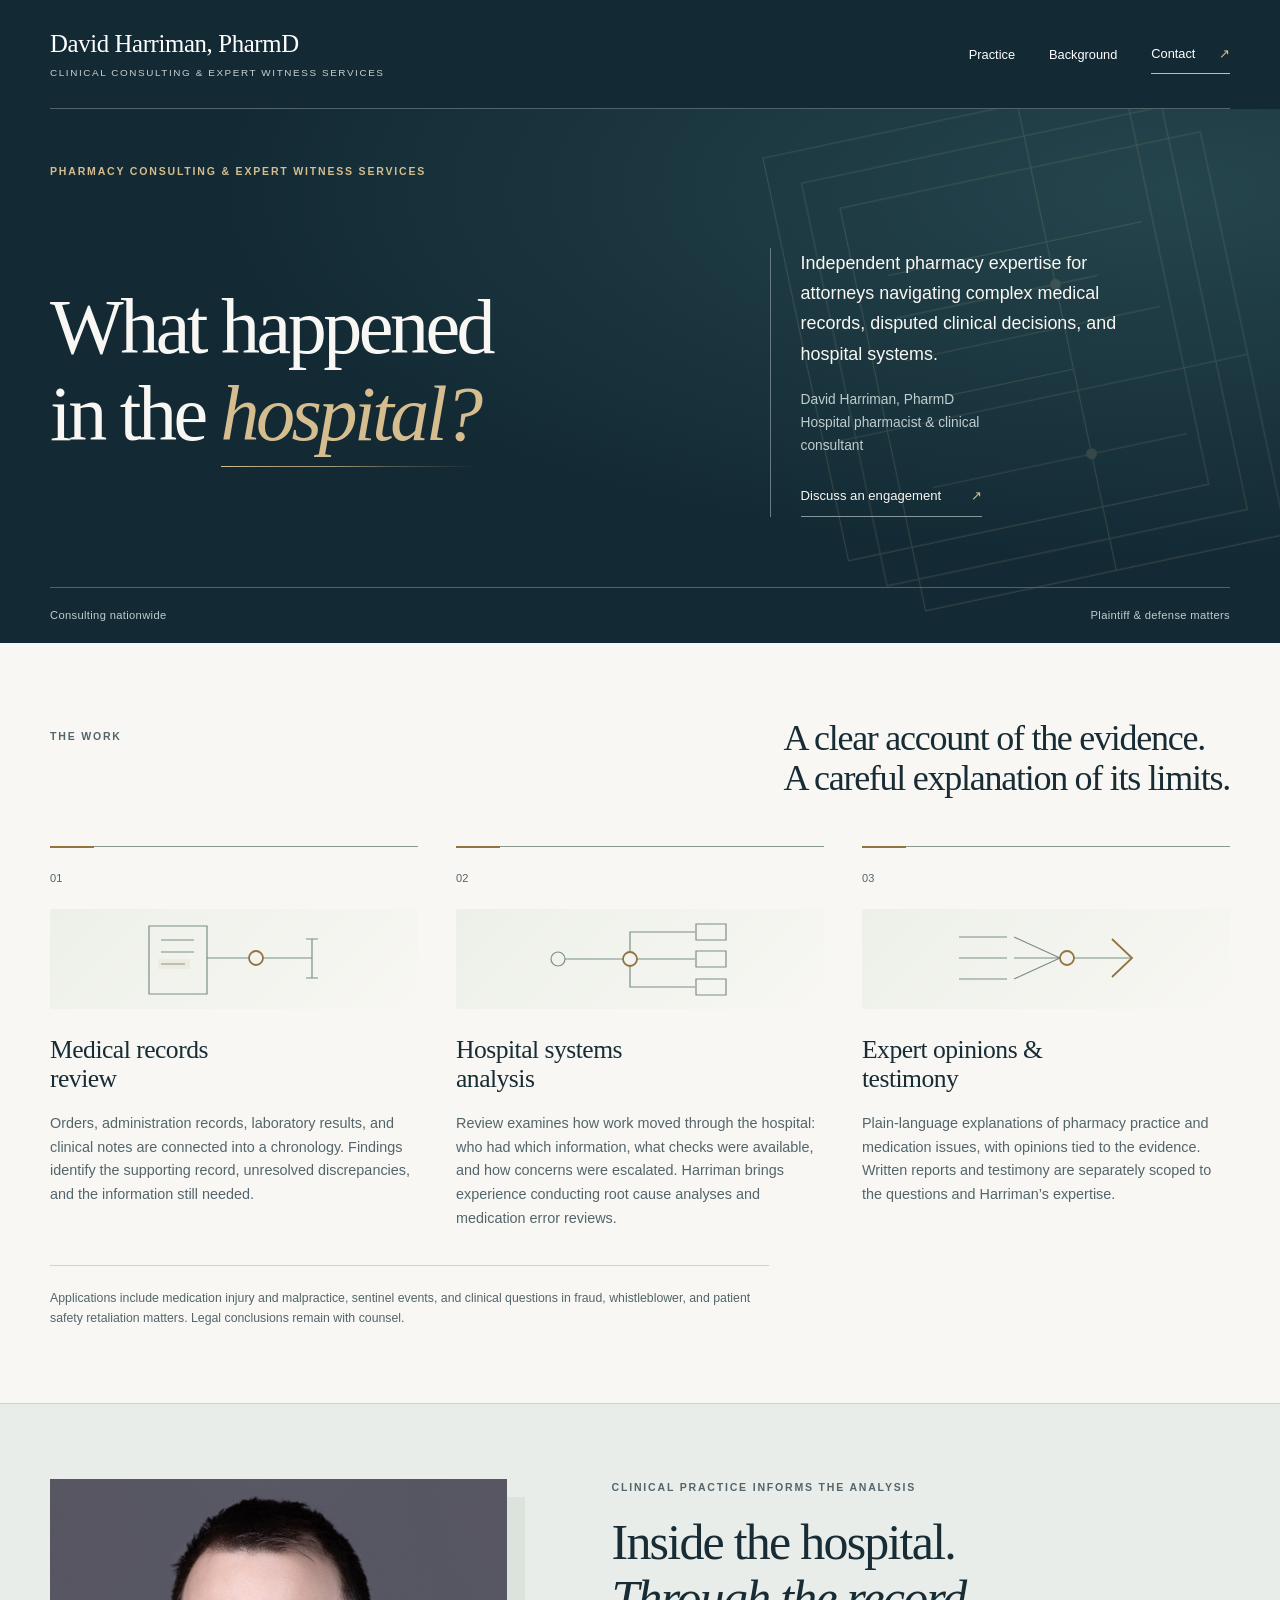
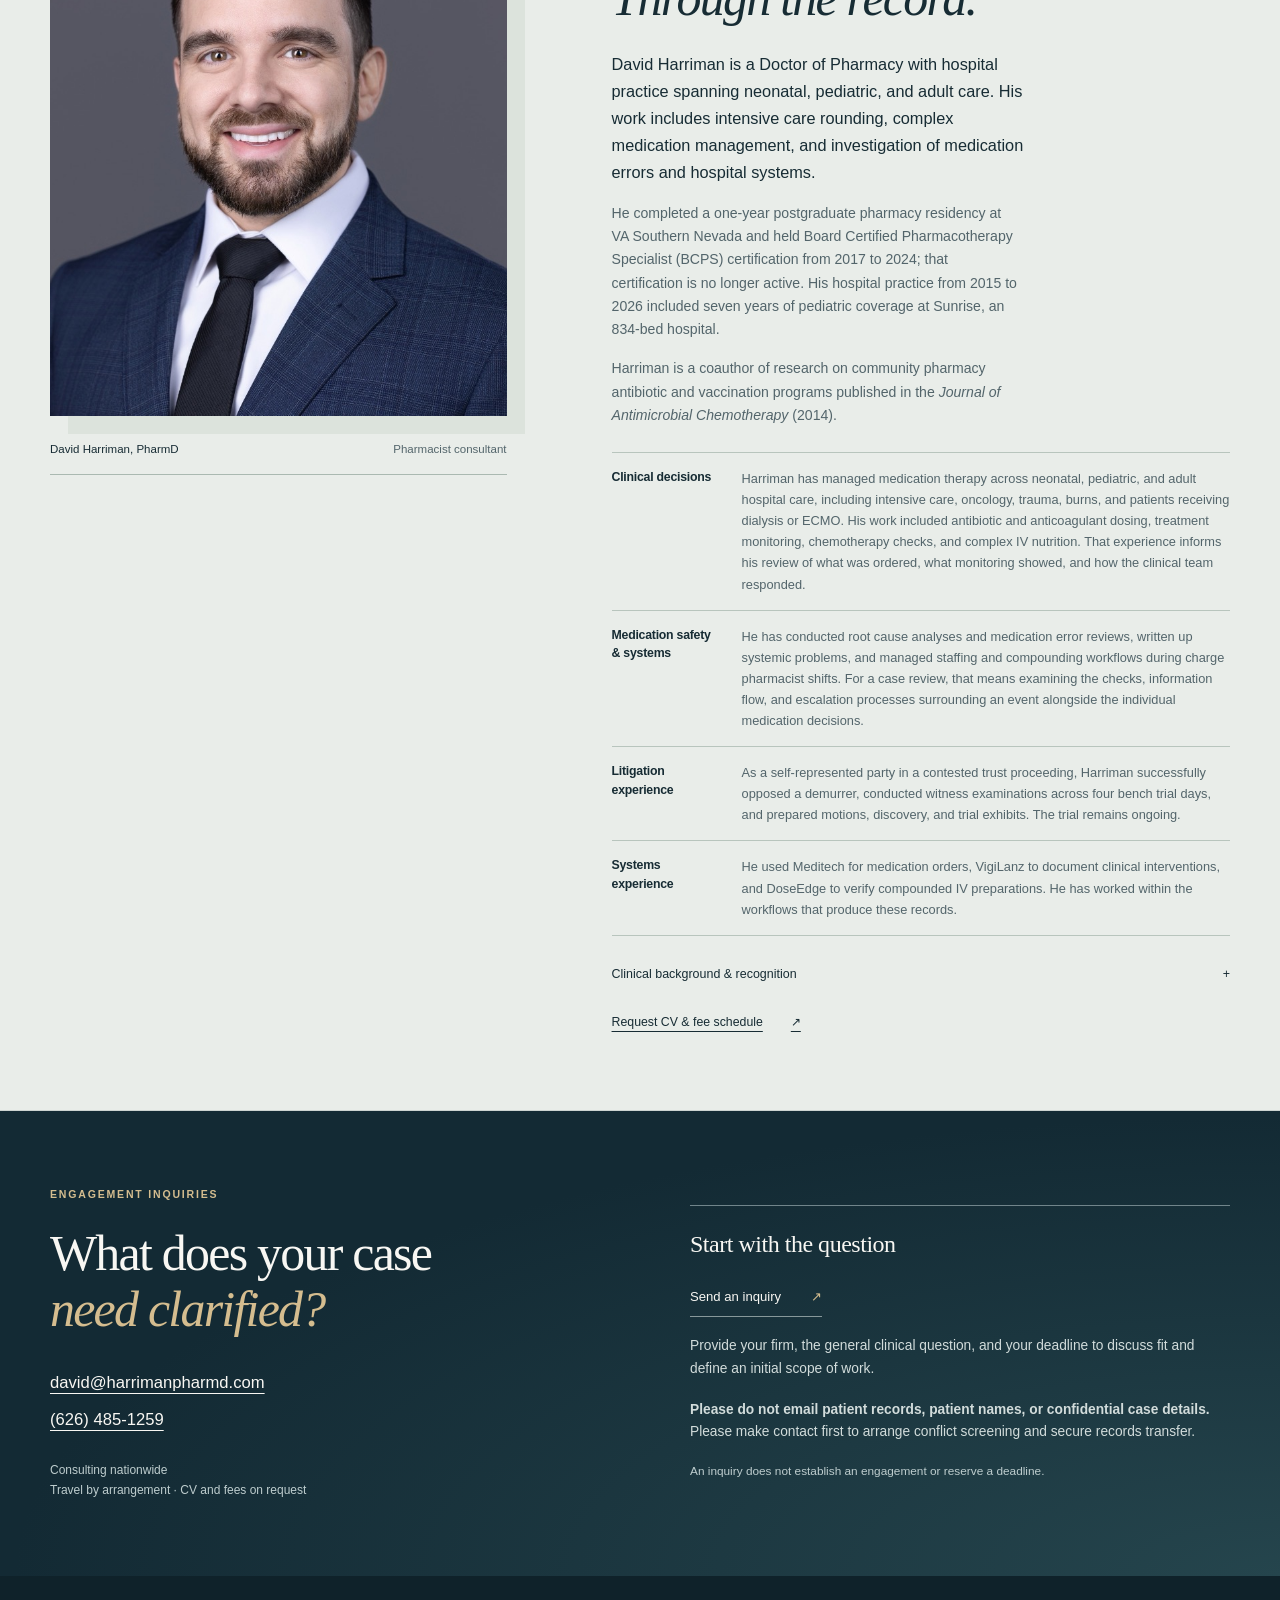
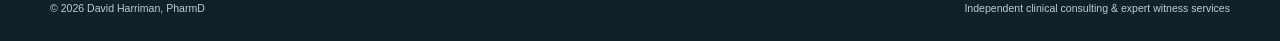
==== index.html @ 253ca6e4 "Restore early underline entrance with subtle drifting highlight" ====
<!DOCTYPE html>
<html lang="en">
<head>
<meta charset="utf-8">
<meta name="viewport" content="width=device-width, initial-scale=1">
<title>David Harriman, PharmD | Medical Records & Hospital Systems Analysis</title>
<meta name="description" content="Independent pharmacist consulting and expert witness services for attorneys. Medical records analysis, hospital systems review, medication safety, malpractice, and clinical support for fraud and whistleblower matters.">
<meta name="theme-color" content="#132e39">
<link rel="canonical" href="https://harrimanpharmd.com/">
<style>
:root{--ink:#172c34;--muted:#53656b;--paper:#f8f7f3;--navy:#132a34;--line:#ccd3d0;--gold:#d5bd8f}*{box-sizing:border-box}html{scroll-padding-top:25px}body{margin:0;background:var(--paper);color:var(--ink);font:16px/1.65 -apple-system,BlinkMacSystemFont,"Segoe UI",Arial,sans-serif}h1,h2,h3,p{margin:0}h1,h2,h3{font-family:Georgia,"Times New Roman",serif;font-weight:400;line-height:1.12}h1{font-size:clamp(3.4rem,6.2vw,5.8rem);letter-spacing:-.045em}h2{font-size:clamp(2.2rem,3.9vw,3.6rem);letter-spacing:-.035em}h3{font-size:1.6rem;letter-spacing:-.02em}em{font-weight:400}a{color:inherit;text-underline-offset:5px}a:hover{text-decoration-thickness:2px}a:focus-visible,summary:focus-visible,main:focus-visible{outline:3px solid #9b773d;outline-offset:5px}.hero a:focus-visible,.contact a:focus-visible{outline-color:var(--gold)}.wrap{width:min(1180px,100% - 96px);margin:auto}.skip{position:absolute;top:-100px;left:20px;z-index:5;background:white;padding:12px}.skip:focus{top:12px}.top{background:var(--navy);color:#fff}.top .wrap{display:flex;justify-content:space-between;align-items:center;padding-block:28px;border-bottom:1px solid #50626a;gap:30px}.brand{text-decoration:none;line-height:1.3}.brand strong{display:block;font-family:Georgia,serif;font-size:1.55rem;font-weight:400;letter-spacing:-.015em}.brand strong .degree{display:inline;font:inherit;letter-spacing:inherit;text-transform:none;color:inherit}.brand span{display:block;font-size:.62rem;letter-spacing:.16em;text-transform:uppercase;color:#c6d0d0;margin-top:7px}nav{display:flex;align-items:center;gap:34px}nav a{font-size:.8rem;text-decoration:none;padding:9px 0}nav a:hover{text-decoration:underline}.nav-contact{border-bottom:1px solid var(--gold)}.nav-contact span{margin-left:20px;color:var(--gold)}.hero{background:var(--navy);color:#f8f7f3;padding-top:54px}.eyebrow{font-size:.66rem;text-transform:uppercase;letter-spacing:.17em;font-weight:600;color:var(--muted);margin-bottom:23px}.hero .eyebrow{color:var(--gold)}.hero-grid{display:grid;grid-template-columns:1.4fr 1fr;gap:75px;align-items:center;padding:20px 0 70px}.hero h1 em{color:var(--gold)}.hero-aside{border-left:1px solid #687b82;padding-left:30px;margin-top:24px}.lead{font-size:1.12rem;line-height:1.7;max-width:34ch}.hero-note{color:#becdce;font-size:.86rem;margin-top:20px;max-width:30ch}.hero-link{font-size:.82rem;display:inline-flex;justify-content:space-between;gap:30px;margin-top:28px;padding-bottom:9px;border-bottom:1px solid #87989a;text-decoration:none}.hero-link span{color:var(--gold)}.hero-foot{display:flex;gap:40px;border-top:1px solid #50626a;padding-block:18px;font-size:.7rem;letter-spacing:.03em;color:#becdce}.hero-foot span:last-child{margin-left:auto}.section{padding-block:75px;border-bottom:1px solid var(--line)}.service-layout>div:first-child{display:flex;justify-content:space-between;align-items:start;gap:50px;margin-bottom:48px}.service-layout>div:first-child h2{font-size:2.5rem;max-width:22ch}.service-layout>div:first-child .eyebrow{padding-top:10px;white-space:nowrap}.service-list{list-style:none;padding:0;margin:0;display:grid;grid-template-columns:repeat(3,1fr);gap:38px}.service-list li{border-top:1px solid #879891;padding-top:22px}.index{display:block;color:var(--muted);font-size:.69rem;margin-bottom:22px}.service-list h3{max-width:15ch}.service-list p{font-size:.9rem;color:var(--muted);margin-top:18px}.matter-line{font-size:.77rem;color:var(--muted);border-top:1px solid var(--line);padding-top:22px;margin-top:34px;max-width:105ch}.background{background:#e9ede9}.principal-grid{display:grid;grid-template-columns:.86fr 1.14fr;gap:95px;align-items:center}.principal-photo{margin:0}.portrait-frame{width:100%;aspect-ratio:4/4.7;overflow:hidden}.portrait{display:block;width:100%;height:100%;object-fit:cover;object-position:37% 50%}.principal-photo figcaption{display:flex;justify-content:space-between;gap:20px;font-size:.72rem;border-bottom:1px solid #aab9b1;padding:15px 0}.principal-photo figcaption span{color:var(--muted)}.principal-copy .eyebrow{margin-bottom:18px}.bio-intro{margin-top:25px;font-size:1.03rem;max-width:46ch}.bio-body{margin-top:16px;font-size:.88rem;color:var(--muted);max-width:52ch}.expertise-lines{margin-top:25px;border-top:1px solid #b8c5bd}.expertise-lines p{padding:10px 0;border-bottom:1px solid #b8c5bd;font-size:.8rem}.bio-detail{margin-top:20px}.bio-detail summary{display:flex;justify-content:space-between;gap:15px;cursor:pointer;font-size:.78rem;padding-block:8px;list-style:none}.bio-detail summary::-webkit-details-marker{display:none}.bio-detail[open] summary span{transform:rotate(45deg)}.bio-details p{font-size:.82rem;margin-top:14px;color:var(--muted)}.cv-link{display:inline-flex;gap:28px;font-size:.77rem;margin-top:20px}.contact{background:var(--navy);color:var(--paper);border:0}.contact-grid{display:grid;grid-template-columns:1fr 1fr;gap:100px}.contact .eyebrow{color:var(--gold)}.contact h2{font-size:3.8rem}.contact h2 em{color:var(--gold)}.contact-address{margin-top:26px;font-size:1.04rem;overflow-wrap:anywhere}.contact-address a{display:inline-block;padding-block:5px}.small{font-size:.75rem;color:#becdce;margin-top:22px}.inquiry{border-top:1px solid #71858b;padding-top:25px;align-self:center}.inquiry h3{font-size:1.5rem}.inquiry p{color:#d2dcdb;font-size:.86rem;margin-top:18px}.inquiry .small{font-size:.74rem;color:#becdce}footer{background:#0f222a;color:#becdce}.footer-grid{display:flex;justify-content:space-between;gap:20px;padding-block:24px;font-size:.66rem}
@media(max-width:950px){.wrap{width:calc(100% - 56px)}.hero-grid{gap:35px;grid-template-columns:1.4fr 1fr}.hero-aside{padding-left:22px}.lead{font-size:1rem}.principal-grid{gap:45px}.service-list{gap:25px}.contact-grid{gap:45px}.section{padding-block:55px}}
@media(max-width:650px){.wrap{width:calc(100% - 40px)}.top .wrap{flex-direction:column;align-items:flex-start;padding-block:21px;gap:18px}.brand strong{font-size:1.3rem}.brand span{font-size:.55rem}nav{width:100%;justify-content:space-between;gap:20px}nav a{font-size:.76rem}.nav-contact span{margin-left:12px}.hero{padding-top:33px}.hero .eyebrow{font-size:.59rem;max-width:34ch}.hero-grid{grid-template-columns:1fr;gap:30px;padding-bottom:35px}h1{font-size:clamp(2.9rem,10.9vw,4.3rem)}.hero-aside{border-left:0;border-top:1px solid #687b82;padding:23px 0 0;margin:0}.lead{max-width:40ch}.hero-note{max-width:40ch;margin-top:12px}.hero-link{margin-top:20px}.hero-foot{flex-wrap:wrap;gap:7px 20px;font-size:.65rem}.hero-foot span:last-child{margin-left:0;width:100%}.section{padding-block:42px}.service-layout>div:first-child{display:block;margin-bottom:30px}.service-layout>div:first-child h2{font-size:2.1rem}.service-layout>div:first-child .eyebrow{padding:0;margin-bottom:16px}.service-list{grid-template-columns:1fr;gap:25px}.service-list li{display:grid;grid-template-columns:25px 1fr;gap:15px;padding-top:19px}.service-list h3{max-width:none;font-size:1.5rem}.service-list p{margin-top:12px}.index{padding-top:6px;margin:0}.principal-grid{grid-template-columns:1fr;gap:32px}.principal-photo{width:min(100%,340px);margin:auto}.principal-copy h2{font-size:2.7rem}.contact-grid{grid-template-columns:1fr;gap:35px}.contact h2{font-size:3rem}.inquiry{padding-top:22px}.footer-grid{flex-direction:column;gap:7px}.matter-line{font-size:.74rem}.principal-photo figcaption{font-size:.69rem}}
@media(prefers-reduced-motion:no-preference){html{scroll-behavior:smooth}}
@media print{.top,.skip,.hero-link{display:none}.wrap{width:100%}.hero,.contact,footer{background:white;color:#172c34}.hero .eyebrow,.hero h1 em,.hero-note,.hero-foot,.contact .eyebrow,.contact h2 em,.inquiry p,.small{color:#53656b}.hero{padding:10px 0}.hero-grid,.section{padding-block:20px}.hero-grid{gap:30px}h1{font-size:3rem}.background{background:white}.principal-grid{grid-template-columns:180px 1fr;gap:30px}.service-list li{break-inside:avoid}}
.perspectives{margin-top:25px;border-top:1px solid #b8c5bd}.perspectives>div{display:grid;grid-template-columns:110px 1fr;gap:20px;padding:15px 0;border-bottom:1px solid #b8c5bd}.perspectives h3{font-family:inherit;font-weight:600;font-size:.77rem;line-height:1.5}.perspectives p{font-size:.8rem;line-height:1.65;color:var(--muted)}.principal-grid{align-items:start}.principal-copy .bio-intro{font-size:1.02rem}.contact h2{font-size:clamp(2.4rem,3.9vw,3.5rem)}.service-layout>div:first-child h2{max-width:25ch;font-size:2.25rem}.hero h1{font-size:clamp(3.4rem,6.1vw,5.6rem)}
@media(max-width:650px){.hero h1{font-size:clamp(2.7rem,10.3vw,4rem)}.hero-grid{gap:25px;padding-block:8px 34px}.perspectives>div{grid-template-columns:1fr;gap:7px}.service-layout>div:first-child h2{font-size:1.95rem}.brand strong{font-size:1.3rem}.brand>span{font-size:.53rem}}

/* Quiet visual structure; all content remains visible without JavaScript. */
.hero{position:relative;isolation:isolate;overflow:hidden;background:radial-gradient(ellipse at 92% 15%,#25454d 0,transparent 58%),var(--navy)}
.hero>.wrap{position:relative;z-index:1}.hero-art{position:absolute;right:-80px;top:-90px;width:650px;height:650px;opacity:.16;pointer-events:none;color:var(--gold);transform:rotate(-12deg)}
.hero-art path{fill:none;stroke:currentColor;stroke-width:1}.hero-art circle{fill:var(--gold)}
.hero h1 em{position:relative;display:inline-block}.hero h1 em:after{content:"";position:absolute;left:0;right:0;bottom:-9px;height:1px;background:linear-gradient(90deg,var(--gold),transparent);transform-origin:left}
.service-art{display:block;width:100%;height:100px;margin:0 0 27px;color:#7b8f88;background:linear-gradient(135deg,#edf0e9,#f8f7f3);border-radius:2px}
.service-art path,.service-art rect,.service-art circle{fill:none;stroke:currentColor;stroke-width:1.2;vector-effect:non-scaling-stroke}.service-art .accent{stroke:#937440;stroke-width:1.8}.service-art .wash{fill:#d5bd8f;fill-opacity:.14;stroke:none}
.service-list li{position:relative}.service-list li:before{content:"";position:absolute;left:0;top:-1px;width:44px;height:2px;background:#937440;transform-origin:left}
.portrait-frame{box-shadow:18px 18px 0 #dce3dc;position:relative}.principal-photo{padding-right:10px}.principal-photo figcaption{margin-top:9px}.hero-link span,.cv-link span,.nav-contact span{display:inline-block}.contact{background:radial-gradient(ellipse at 100% 100%,#25454d,transparent 70%),var(--navy)}
@media(prefers-reduced-motion:no-preference){
.hero-art{animation:arrive-art 1.8s ease-out both,float-art 20s 1.8s ease-in-out infinite}.hero h1 em:after{background-image:linear-gradient(90deg,transparent,rgba(245,225,184,.28),transparent),linear-gradient(90deg,var(--gold),transparent);background-size:45% 100%,100% 100%;background-repeat:no-repeat;background-position:35% 0,0 0;animation:draw-rule 1.3s .2s ease-out both,underline-drift 8s 1.5s ease-in-out infinite}
.hero-link span,.cv-link span,.nav-contact span{transition:transform .25s ease}.hero-link:hover span,.cv-link:hover span,.nav-contact:hover span{transform:translate(3px,-3px)}
.service-list li:before{transition:transform .35s ease}.service-list li:hover:before{transform:scaleX(2)}
@keyframes arrive-art{from{opacity:0;transform:translateX(20px) rotate(-10deg)}to{opacity:.16;transform:translateX(0) rotate(-12deg)}}
@keyframes float-art{0%,100%{transform:translate(0,0) rotate(-12deg)}33%{transform:translate(-18px,-14px) rotate(-9deg)}66%{transform:translate(8px,-24px) rotate(-14deg)}}
@keyframes underline-drift{0%,100%{background-position:35% 0,0 0}50%{background-position:65% 0,0 0}}
@keyframes draw-rule{from{transform:scaleX(0)}to{transform:scaleX(1)}}
}
@media(max-width:650px){.hero-art{width:430px;height:430px;right:-210px;top:-20px}.service-art{height:90px;margin-bottom:20px}.portrait-frame{box-shadow:10px 10px 0 #dce3dc}}
@media print{.hero-art,.service-art{display:none}.portrait-frame{box-shadow:none}.hero,.contact{background:white}}

.hero-foot span:nth-child(2){margin-left:auto}@media(max-width:650px){.hero-foot span:nth-child(2){margin-left:0}}

@media(prefers-reduced-motion:no-preference){
.hero h1{animation:headline-arrive 2.2s .1s cubic-bezier(.16,1,.3,1) both}
@keyframes headline-arrive{from{opacity:0;transform:translateY(22px)}to{opacity:1;transform:translateY(0)}}
}
</style>
</head>
<body>
<a class="skip" href="#main">Skip to content</a>
<header class="top"><div class="wrap"><a class="brand" href="#main" aria-label="David Harriman, PharmD home"><strong>David Harriman<span class="degree">, PharmD</span></strong><span>Clinical consulting &amp; expert witness services</span></a><nav aria-label="Main navigation"><a href="#matters">Practice</a><a href="#background">Background</a><a class="nav-contact" href="contact.html">Contact <span aria-hidden="true">↗</span></a></nav></div></header>
<main id="main" tabindex="-1">
<section class="hero" aria-labelledby="hero-title"><svg class="hero-art" viewBox="0 0 600 600" aria-hidden="true" focusable="false"><path d="M90 80H430V460H90Z M120 110H460V490H120Z M150 140H490V520H150Z M180 210H420 M180 250H370 M180 290H420 M180 330H330 M180 410H420 M330 80V520 M90 350H490"/><circle cx="330" cy="250" r="5"/><circle cx="330" cy="410" r="5"/></svg><div class="wrap"><p class="eyebrow">Pharmacy consulting &amp; expert witness services</p><div class="hero-grid"><h1 id="hero-title">What happened<br>in the <em>hospital?</em></h1><div class="hero-aside"><p class="lead">Independent pharmacy expertise for attorneys navigating complex medical records, disputed clinical decisions, and hospital systems.</p><p class="hero-note">David Harriman, PharmD<br>Hospital pharmacist &amp; clinical consultant</p><a class="hero-link" href="contact.html">Discuss an engagement <span aria-hidden="true">↗</span></a></div></div><div class="hero-foot"><span>Consulting nationwide</span><span>Plaintiff &amp; defense matters</span></div></div></section>
<section class="section" id="matters" aria-labelledby="matters-title"><div class="wrap service-layout"><div><p class="eyebrow">The work</p><h2 id="matters-title">A clear account of the evidence.<br>A careful explanation of its limits.</h2></div><div><ol class="service-list"><li><span class="index" aria-hidden="true">01</span><div><svg class="service-art" viewBox="0 0 290 100" aria-hidden="true" focusable="false"><rect x="60" y="17" width="58" height="68"/><path d="M72 31H105 M72 43H105 M72 55H96 M118 49H160 M174 49H223"/><circle class="accent" cx="167" cy="49" r="7"/><rect class="wash" x="69" y="50" width="32" height="10"/><path d="M223 30V69 M217 30H229 M217 69H229"/></svg><h3>Medical records review</h3><p>Orders, administration records, laboratory results, and clinical notes are connected into a chronology. Findings identify the supporting record, unresolved discrepancies, and the information still needed.</p></div></li><li><span class="index" aria-hidden="true">02</span><div><svg class="service-art" viewBox="0 0 290 100" aria-hidden="true" focusable="false"><path d="M70 50H128 M142 50H200 M135 43V23H200 M135 57V78H200"/><circle cx="63" cy="50" r="7"/><circle class="accent" cx="135" cy="50" r="7"/><rect x="201" y="15" width="30" height="16"/><rect x="201" y="42" width="30" height="16"/><rect x="201" y="70" width="30" height="16"/></svg><h3>Hospital systems analysis</h3><p>Review examines how work moved through the hospital: who had which information, what checks were available, and how concerns were escalated. Harriman brings experience conducting root cause analyses and medication error reviews.</p></div></li><li><span class="index" aria-hidden="true">03</span><div><svg class="service-art" viewBox="0 0 290 100" aria-hidden="true" focusable="false"><path d="M58 28H106 M58 49H106 M58 70H106 M113 28L159 49 M113 70L159 49 M113 49H159 M173 49H231"/><circle class="accent" cx="166" cy="49" r="7"/><path class="accent" d="M211 30L231 49L211 68"/></svg><h3>Expert opinions &amp; testimony</h3><p>Plain-language explanations of pharmacy practice and medication issues, with opinions tied to the evidence. Written reports and testimony are separately scoped to the questions and Harriman’s expertise.</p></div></li></ol><p class="matter-line">Applications include medication injury and malpractice, sentinel events, and clinical questions in fraud, whistleblower, and patient safety retaliation matters. Legal conclusions remain with counsel.</p></div></div></section>
<section class="section background" id="background" aria-labelledby="background-title"><div class="wrap principal-grid"><figure class="principal-photo"><div class="portrait-frame"><img class="portrait" src="headshot.jpg" alt="David Harriman, PharmD" width="800" height="800" loading="lazy"></div><figcaption>David Harriman, PharmD <span>Pharmacist consultant</span></figcaption></figure><div class="principal-copy"><p class="eyebrow">Clinical practice informs the analysis</p><h2 id="background-title">Inside the hospital.<br><em>Through the record.</em></h2><p class="bio-intro">David Harriman is a Doctor of Pharmacy with hospital practice spanning neonatal, pediatric, and adult care. His work includes intensive care rounding, complex medication management, and investigation of medication errors and hospital systems.</p><p class="bio-body">He completed a one-year postgraduate pharmacy residency at VA Southern Nevada and held Board Certified Pharmacotherapy Specialist (BCPS) certification from 2017 to 2024; that certification is no longer active. His hospital practice from 2015 to 2026 included seven years of pediatric coverage at Sunrise, an 834-bed hospital.</p><p class="bio-body">Harriman is a coauthor of research on community pharmacy antibiotic and vaccination programs published in the <em>Journal of Antimicrobial Chemotherapy</em> (2014).</p><div class="perspectives"><div><h3>Clinical decisions</h3><p>Harriman has managed medication therapy across neonatal, pediatric, and adult hospital care, including intensive care, oncology, trauma, burns, and patients receiving dialysis or ECMO. His work included antibiotic and anticoagulant dosing, treatment monitoring, chemotherapy checks, and complex IV nutrition. That experience informs his review of what was ordered, what monitoring showed, and how the clinical team responded.</p></div><div><h3>Medication safety &amp; systems</h3><p>He has conducted root cause analyses and medication error reviews, written up systemic problems, and managed staffing and compounding workflows during charge pharmacist shifts. For a case review, that means examining the checks, information flow, and escalation processes surrounding an event alongside the individual medication decisions.</p></div><div><h3>Litigation experience</h3><p>As a self-represented party in a contested trust proceeding, Harriman successfully opposed a demurrer, conducted witness examinations across four bench trial days, and prepared motions, discovery, and trial exhibits. The trial remains ongoing.</p></div><div><h3>Systems experience</h3><p>He used Meditech for medication orders, VigiLanz to document clinical interventions, and DoseEdge to verify compounded IV preparations. He has worked within the workflows that produce these records.</p></div></div><details class="bio-detail"><summary>Clinical background &amp; recognition <span aria-hidden="true">+</span></summary><div class="bio-details"><p>Clinical work at Sunrise Hospital &amp; Medical Center included NICU and PICU coverage and pediatric and cardiac intensive care rounding. Adult experience included oncology, trauma, burns, and patients receiving CRRT or ECMO. Operational work included charge pharmacist duties, medication verification, and compounding workflow.</p><p>Sunrise recognized his interception of medication errors before patient harm with hospital-wide GREAT SAVE awards in October 2020 and November 2021.</p><p>Nevada pharmacist license 19353, active. <a href="https://online.nvbop.org/#/verifylicense">Verify license</a>.</p></div></details><a class="cv-link" href="mailto:david@harrimanpharmd.com?subject=CV%20and%20fee%20schedule%20request">Request CV &amp; fee schedule <span aria-hidden="true">↗</span></a></div></div></section>
<section class="section contact" id="contact" aria-labelledby="contact-title"><div class="wrap contact-grid"><div><p class="eyebrow">Engagement inquiries</p><h2 id="contact-title">What does your case<br><em>need clarified?</em></h2><p class="contact-address"><a href="mailto:david@harrimanpharmd.com?subject=Attorney%20consulting%20inquiry">david@harrimanpharmd.com</a><br><a href="tel:+16264851259">(626) 485-1259</a></p><p class="small">Consulting nationwide<br>Travel by arrangement · CV and fees on request</p></div><div class="inquiry"><h3>Start with the question</h3><a class="hero-link" href="contact.html">Send an inquiry <span aria-hidden="true">↗</span></a><p>Provide your firm, the general clinical question, and your deadline to discuss fit and define an initial scope of work.</p><p><strong>Please do not email patient records, patient names, or confidential case details.</strong> Please make contact first to arrange conflict screening and secure records transfer.</p><p class="small">An inquiry does not establish an engagement or reserve a deadline.</p></div></div></section>
</main>
<footer><div class="wrap footer-grid"><p>&copy; 2026 David Harriman, PharmD</p><p>Independent clinical consulting &amp; expert witness services</p></div></footer>
<script>
(() => {
  const motion = window.matchMedia('(prefers-reduced-motion: reduce)');
  if (motion.matches || !('IntersectionObserver' in window) || !Element.prototype.animate) return;
  const running = new Set();
  const observer = new IntersectionObserver(entries => {
    for (const entry of entries) {
      if (!entry.isIntersecting) continue;
      observer.unobserve(entry.target);
      if (motion.matches) continue;
      const animation = entry.target.animate([
        {opacity: .35, transform: 'translateY(14px)'},
        {opacity: 1, transform: 'translateY(0)'}
      ], {duration: 650, easing: 'cubic-bezier(.2,.65,.3,1)'});
      running.add(animation);
      animation.onfinish = () => running.delete(animation);
    }
  }, {threshold: .12});
  document.querySelectorAll('.hero-aside, .service-list li, .principal-photo, .principal-copy, .contact-grid').forEach(el => observer.observe(el));
  motion.addEventListener('change', () => {
    if (motion.matches) { observer.disconnect(); running.forEach(animation => animation.cancel()); running.clear(); }
  });
})();
</script>
</body>
</html>
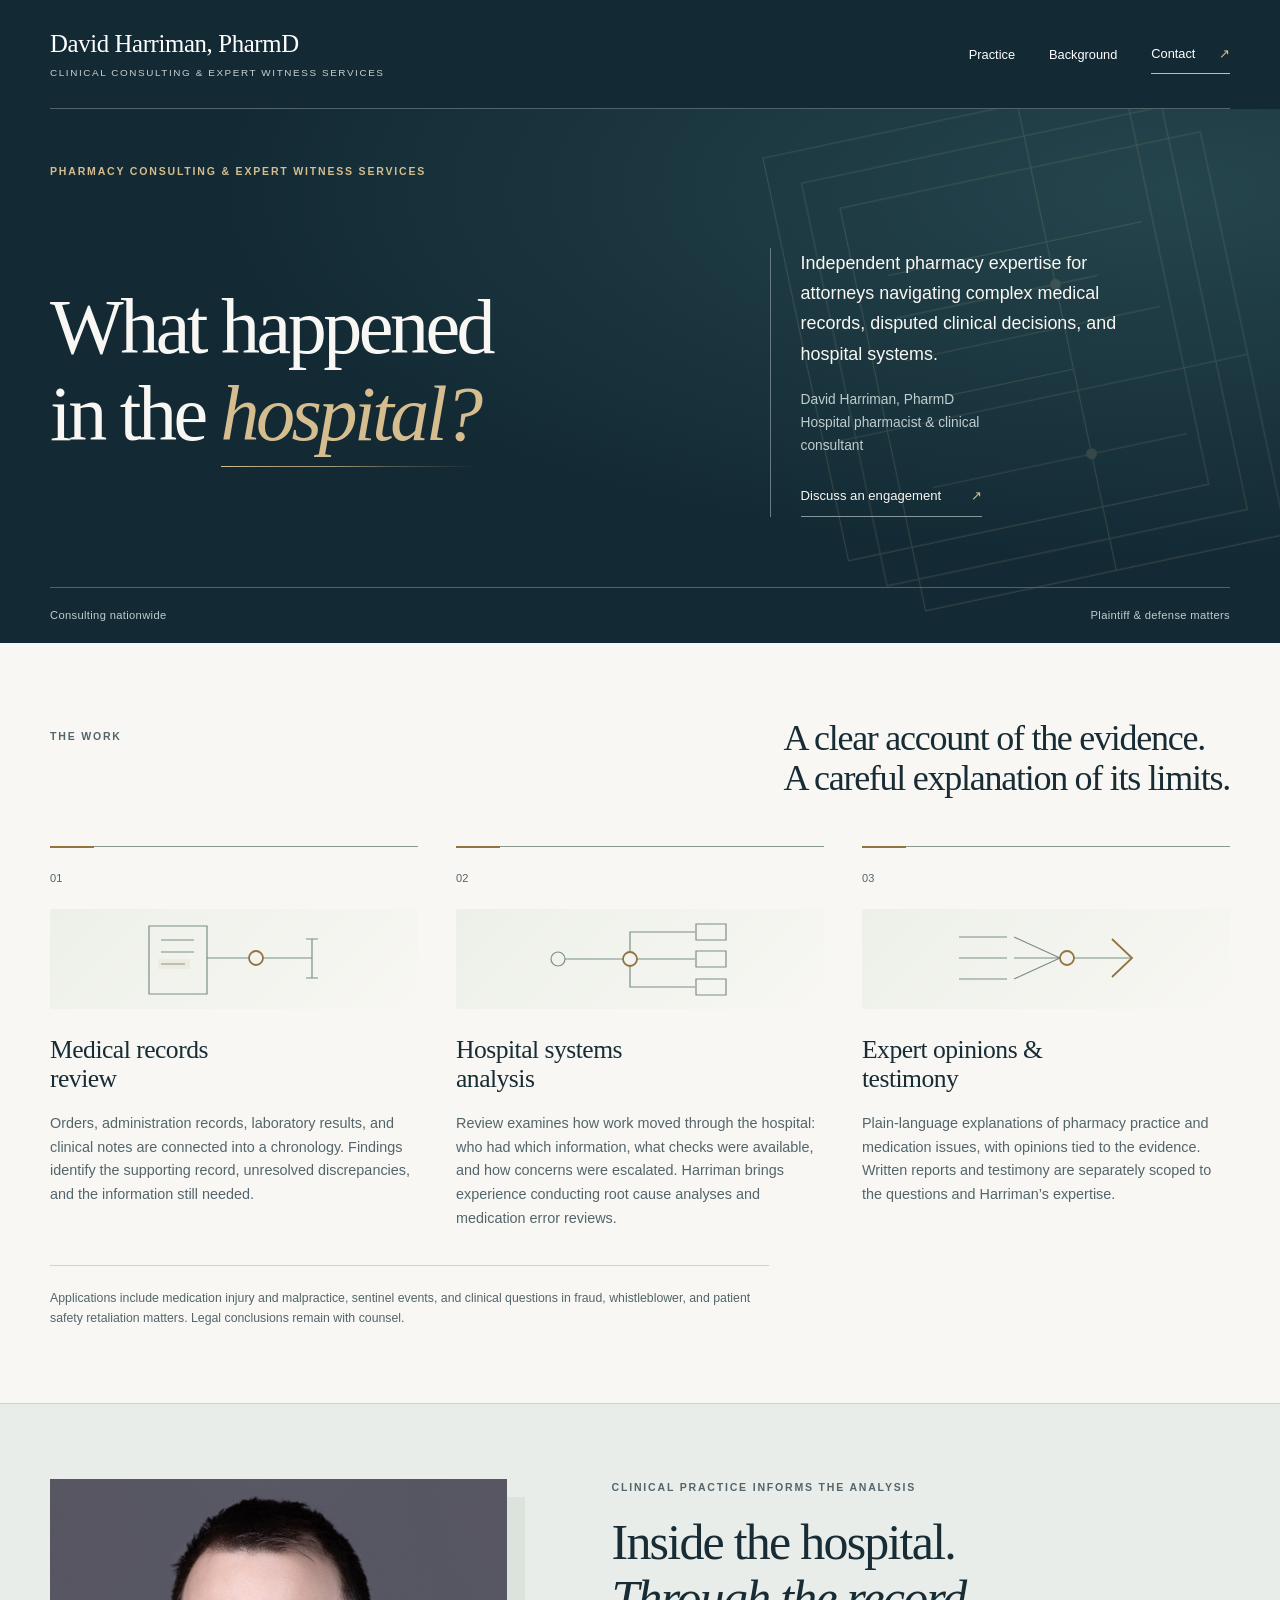
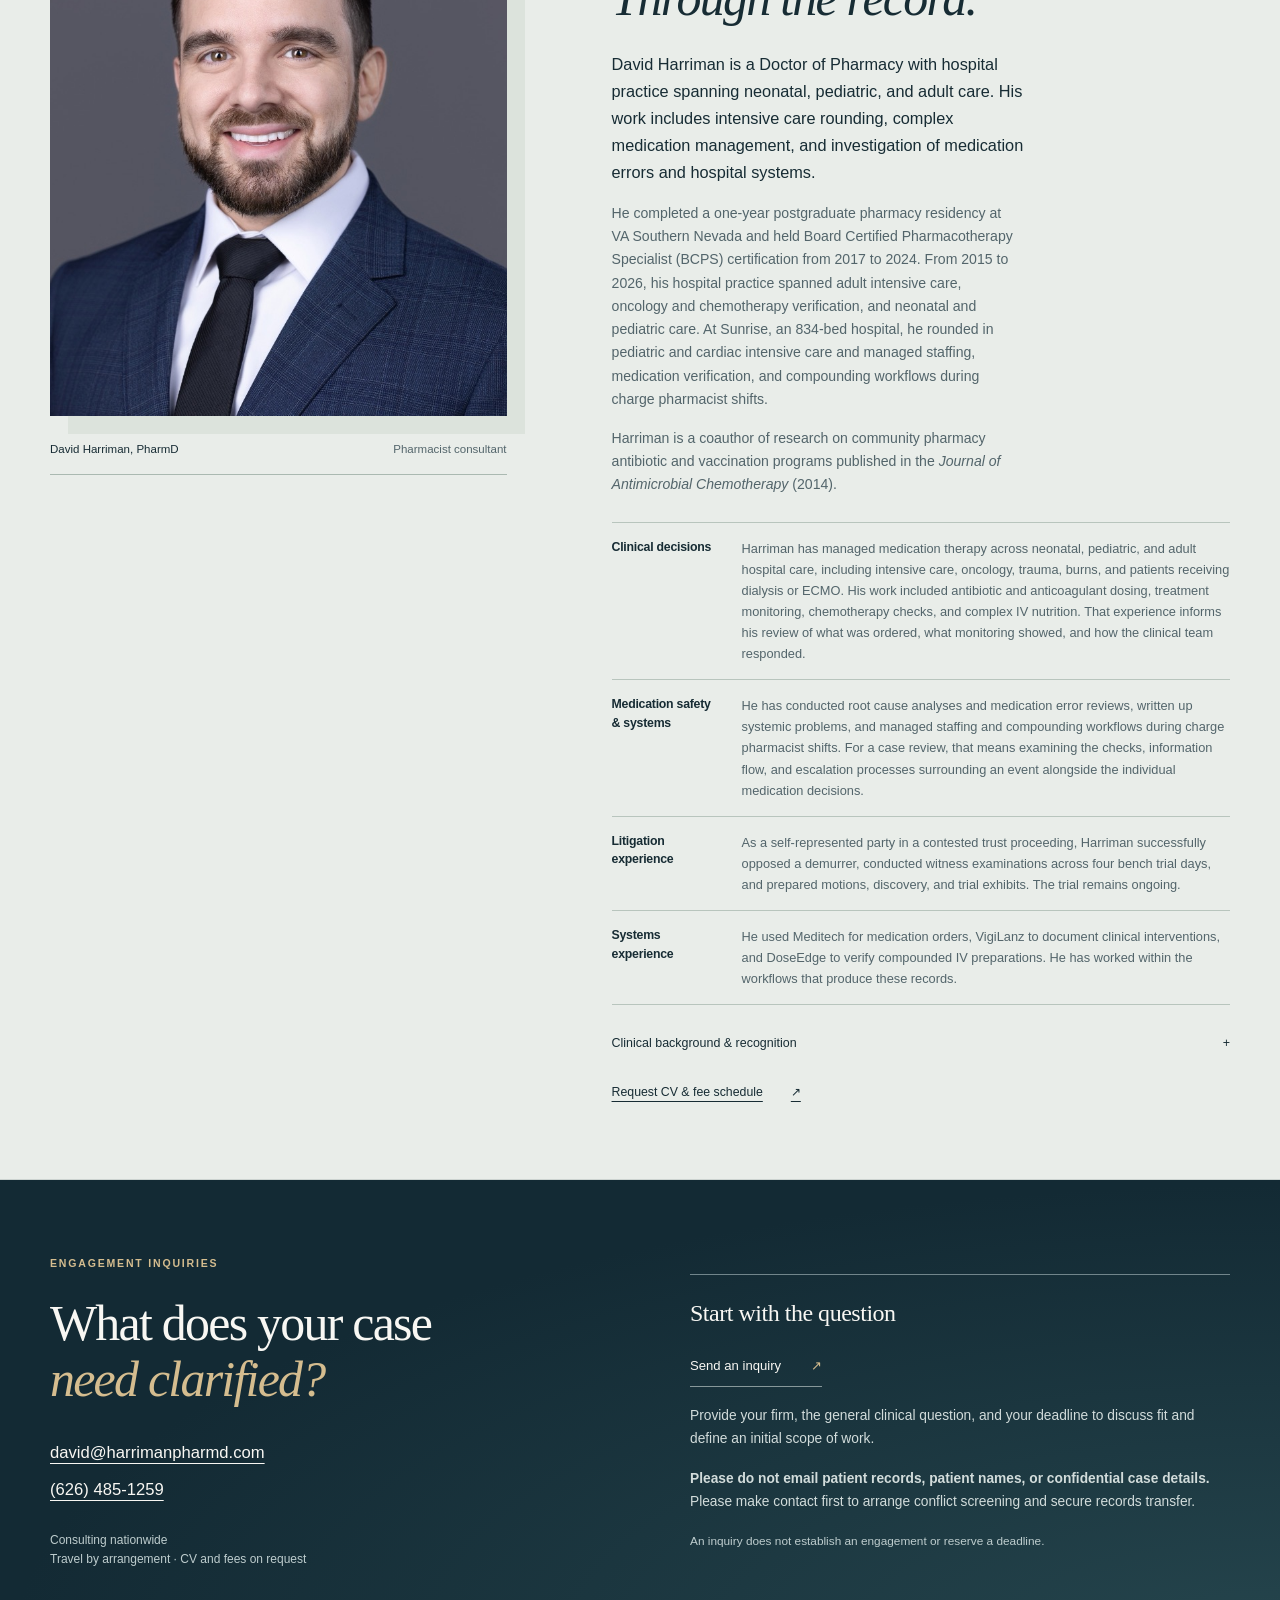
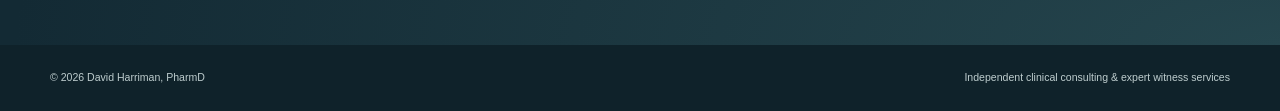
==== commit f7186d33: "Broaden hospital experience summary and retain dated BCPS history" ====
--- a/index.html
+++ b/index.html
@@ -51,7 +51,7 @@
 <main id="main" tabindex="-1">
 <section class="hero" aria-labelledby="hero-title"><svg class="hero-art" viewBox="0 0 600 600" aria-hidden="true" focusable="false"><path d="M90 80H430V460H90Z M120 110H460V490H120Z M150 140H490V520H150Z M180 210H420 M180 250H370 M180 290H420 M180 330H330 M180 410H420 M330 80V520 M90 350H490"/><circle cx="330" cy="250" r="5"/><circle cx="330" cy="410" r="5"/></svg><div class="wrap"><p class="eyebrow">Pharmacy consulting &amp; expert witness services</p><div class="hero-grid"><h1 id="hero-title">What happened<br>in the <em>hospital?</em></h1><div class="hero-aside"><p class="lead">Independent pharmacy expertise for attorneys navigating complex medical records, disputed clinical decisions, and hospital systems.</p><p class="hero-note">David Harriman, PharmD<br>Hospital pharmacist &amp; clinical consultant</p><a class="hero-link" href="contact.html">Discuss an engagement <span aria-hidden="true">↗</span></a></div></div><div class="hero-foot"><span>Consulting nationwide</span><span>Plaintiff &amp; defense matters</span></div></div></section>
 <section class="section" id="matters" aria-labelledby="matters-title"><div class="wrap service-layout"><div><p class="eyebrow">The work</p><h2 id="matters-title">A clear account of the evidence.<br>A careful explanation of its limits.</h2></div><div><ol class="service-list"><li><span class="index" aria-hidden="true">01</span><div><svg class="service-art" viewBox="0 0 290 100" aria-hidden="true" focusable="false"><rect x="60" y="17" width="58" height="68"/><path d="M72 31H105 M72 43H105 M72 55H96 M118 49H160 M174 49H223"/><circle class="accent" cx="167" cy="49" r="7"/><rect class="wash" x="69" y="50" width="32" height="10"/><path d="M223 30V69 M217 30H229 M217 69H229"/></svg><h3>Medical records review</h3><p>Orders, administration records, laboratory results, and clinical notes are connected into a chronology. Findings identify the supporting record, unresolved discrepancies, and the information still needed.</p></div></li><li><span class="index" aria-hidden="true">02</span><div><svg class="service-art" viewBox="0 0 290 100" aria-hidden="true" focusable="false"><path d="M70 50H128 M142 50H200 M135 43V23H200 M135 57V78H200"/><circle cx="63" cy="50" r="7"/><circle class="accent" cx="135" cy="50" r="7"/><rect x="201" y="15" width="30" height="16"/><rect x="201" y="42" width="30" height="16"/><rect x="201" y="70" width="30" height="16"/></svg><h3>Hospital systems analysis</h3><p>Review examines how work moved through the hospital: who had which information, what checks were available, and how concerns were escalated. Harriman brings experience conducting root cause analyses and medication error reviews.</p></div></li><li><span class="index" aria-hidden="true">03</span><div><svg class="service-art" viewBox="0 0 290 100" aria-hidden="true" focusable="false"><path d="M58 28H106 M58 49H106 M58 70H106 M113 28L159 49 M113 70L159 49 M113 49H159 M173 49H231"/><circle class="accent" cx="166" cy="49" r="7"/><path class="accent" d="M211 30L231 49L211 68"/></svg><h3>Expert opinions &amp; testimony</h3><p>Plain-language explanations of pharmacy practice and medication issues, with opinions tied to the evidence. Written reports and testimony are separately scoped to the questions and Harriman’s expertise.</p></div></li></ol><p class="matter-line">Applications include medication injury and malpractice, sentinel events, and clinical questions in fraud, whistleblower, and patient safety retaliation matters. Legal conclusions remain with counsel.</p></div></div></section>
-<section class="section background" id="background" aria-labelledby="background-title"><div class="wrap principal-grid"><figure class="principal-photo"><div class="portrait-frame"><img class="portrait" src="headshot.jpg" alt="David Harriman, PharmD" width="800" height="800" loading="lazy"></div><figcaption>David Harriman, PharmD <span>Pharmacist consultant</span></figcaption></figure><div class="principal-copy"><p class="eyebrow">Clinical practice informs the analysis</p><h2 id="background-title">Inside the hospital.<br><em>Through the record.</em></h2><p class="bio-intro">David Harriman is a Doctor of Pharmacy with hospital practice spanning neonatal, pediatric, and adult care. His work includes intensive care rounding, complex medication management, and investigation of medication errors and hospital systems.</p><p class="bio-body">He completed a one-year postgraduate pharmacy residency at VA Southern Nevada and held Board Certified Pharmacotherapy Specialist (BCPS) certification from 2017 to 2024; that certification is no longer active. His hospital practice from 2015 to 2026 included seven years of pediatric coverage at Sunrise, an 834-bed hospital.</p><p class="bio-body">Harriman is a coauthor of research on community pharmacy antibiotic and vaccination programs published in the <em>Journal of Antimicrobial Chemotherapy</em> (2014).</p><div class="perspectives"><div><h3>Clinical decisions</h3><p>Harriman has managed medication therapy across neonatal, pediatric, and adult hospital care, including intensive care, oncology, trauma, burns, and patients receiving dialysis or ECMO. His work included antibiotic and anticoagulant dosing, treatment monitoring, chemotherapy checks, and complex IV nutrition. That experience informs his review of what was ordered, what monitoring showed, and how the clinical team responded.</p></div><div><h3>Medication safety &amp; systems</h3><p>He has conducted root cause analyses and medication error reviews, written up systemic problems, and managed staffing and compounding workflows during charge pharmacist shifts. For a case review, that means examining the checks, information flow, and escalation processes surrounding an event alongside the individual medication decisions.</p></div><div><h3>Litigation experience</h3><p>As a self-represented party in a contested trust proceeding, Harriman successfully opposed a demurrer, conducted witness examinations across four bench trial days, and prepared motions, discovery, and trial exhibits. The trial remains ongoing.</p></div><div><h3>Systems experience</h3><p>He used Meditech for medication orders, VigiLanz to document clinical interventions, and DoseEdge to verify compounded IV preparations. He has worked within the workflows that produce these records.</p></div></div><details class="bio-detail"><summary>Clinical background &amp; recognition <span aria-hidden="true">+</span></summary><div class="bio-details"><p>Clinical work at Sunrise Hospital &amp; Medical Center included NICU and PICU coverage and pediatric and cardiac intensive care rounding. Adult experience included oncology, trauma, burns, and patients receiving CRRT or ECMO. Operational work included charge pharmacist duties, medication verification, and compounding workflow.</p><p>Sunrise recognized his interception of medication errors before patient harm with hospital-wide GREAT SAVE awards in October 2020 and November 2021.</p><p>Nevada pharmacist license 19353, active. <a href="https://online.nvbop.org/#/verifylicense">Verify license</a>.</p></div></details><a class="cv-link" href="mailto:david@harrimanpharmd.com?subject=CV%20and%20fee%20schedule%20request">Request CV &amp; fee schedule <span aria-hidden="true">↗</span></a></div></div></section>
+<section class="section background" id="background" aria-labelledby="background-title"><div class="wrap principal-grid"><figure class="principal-photo"><div class="portrait-frame"><img class="portrait" src="headshot.jpg" alt="David Harriman, PharmD" width="800" height="800" loading="lazy"></div><figcaption>David Harriman, PharmD <span>Pharmacist consultant</span></figcaption></figure><div class="principal-copy"><p class="eyebrow">Clinical practice informs the analysis</p><h2 id="background-title">Inside the hospital.<br><em>Through the record.</em></h2><p class="bio-intro">David Harriman is a Doctor of Pharmacy with hospital practice spanning neonatal, pediatric, and adult care. His work includes intensive care rounding, complex medication management, and investigation of medication errors and hospital systems.</p><p class="bio-body">He completed a one-year postgraduate pharmacy residency at VA Southern Nevada and held Board Certified Pharmacotherapy Specialist (BCPS) certification from 2017 to 2024. From 2015 to 2026, his hospital practice spanned adult intensive care, oncology and chemotherapy verification, and neonatal and pediatric care. At Sunrise, an 834-bed hospital, he rounded in pediatric and cardiac intensive care and managed staffing, medication verification, and compounding workflows during charge pharmacist shifts.</p><p class="bio-body">Harriman is a coauthor of research on community pharmacy antibiotic and vaccination programs published in the <em>Journal of Antimicrobial Chemotherapy</em> (2014).</p><div class="perspectives"><div><h3>Clinical decisions</h3><p>Harriman has managed medication therapy across neonatal, pediatric, and adult hospital care, including intensive care, oncology, trauma, burns, and patients receiving dialysis or ECMO. His work included antibiotic and anticoagulant dosing, treatment monitoring, chemotherapy checks, and complex IV nutrition. That experience informs his review of what was ordered, what monitoring showed, and how the clinical team responded.</p></div><div><h3>Medication safety &amp; systems</h3><p>He has conducted root cause analyses and medication error reviews, written up systemic problems, and managed staffing and compounding workflows during charge pharmacist shifts. For a case review, that means examining the checks, information flow, and escalation processes surrounding an event alongside the individual medication decisions.</p></div><div><h3>Litigation experience</h3><p>As a self-represented party in a contested trust proceeding, Harriman successfully opposed a demurrer, conducted witness examinations across four bench trial days, and prepared motions, discovery, and trial exhibits. The trial remains ongoing.</p></div><div><h3>Systems experience</h3><p>He used Meditech for medication orders, VigiLanz to document clinical interventions, and DoseEdge to verify compounded IV preparations. He has worked within the workflows that produce these records.</p></div></div><details class="bio-detail"><summary>Clinical background &amp; recognition <span aria-hidden="true">+</span></summary><div class="bio-details"><p>Clinical work at Sunrise Hospital &amp; Medical Center included NICU and PICU coverage and pediatric and cardiac intensive care rounding. Adult experience included oncology, trauma, burns, and patients receiving CRRT or ECMO. Operational work included charge pharmacist duties, medication verification, and compounding workflow.</p><p>Sunrise recognized his interception of medication errors before patient harm with hospital-wide GREAT SAVE awards in October 2020 and November 2021.</p><p>Nevada pharmacist license 19353, active. <a href="https://online.nvbop.org/#/verifylicense">Verify license</a>.</p></div></details><a class="cv-link" href="mailto:david@harrimanpharmd.com?subject=CV%20and%20fee%20schedule%20request">Request CV &amp; fee schedule <span aria-hidden="true">↗</span></a></div></div></section>
 <section class="section contact" id="contact" aria-labelledby="contact-title"><div class="wrap contact-grid"><div><p class="eyebrow">Engagement inquiries</p><h2 id="contact-title">What does your case<br><em>need clarified?</em></h2><p class="contact-address"><a href="mailto:david@harrimanpharmd.com?subject=Attorney%20consulting%20inquiry">david@harrimanpharmd.com</a><br><a href="tel:+16264851259">(626) 485-1259</a></p><p class="small">Consulting nationwide<br>Travel by arrangement · CV and fees on request</p></div><div class="inquiry"><h3>Start with the question</h3><a class="hero-link" href="contact.html">Send an inquiry <span aria-hidden="true">↗</span></a><p>Provide your firm, the general clinical question, and your deadline to discuss fit and define an initial scope of work.</p><p><strong>Please do not email patient records, patient names, or confidential case details.</strong> Please make contact first to arrange conflict screening and secure records transfer.</p><p class="small">An inquiry does not establish an engagement or reserve a deadline.</p></div></div></section>
 </main>
 <footer><div class="wrap footer-grid"><p>&copy; 2026 David Harriman, PharmD</p><p>Independent clinical consulting &amp; expert witness services</p></div></footer>
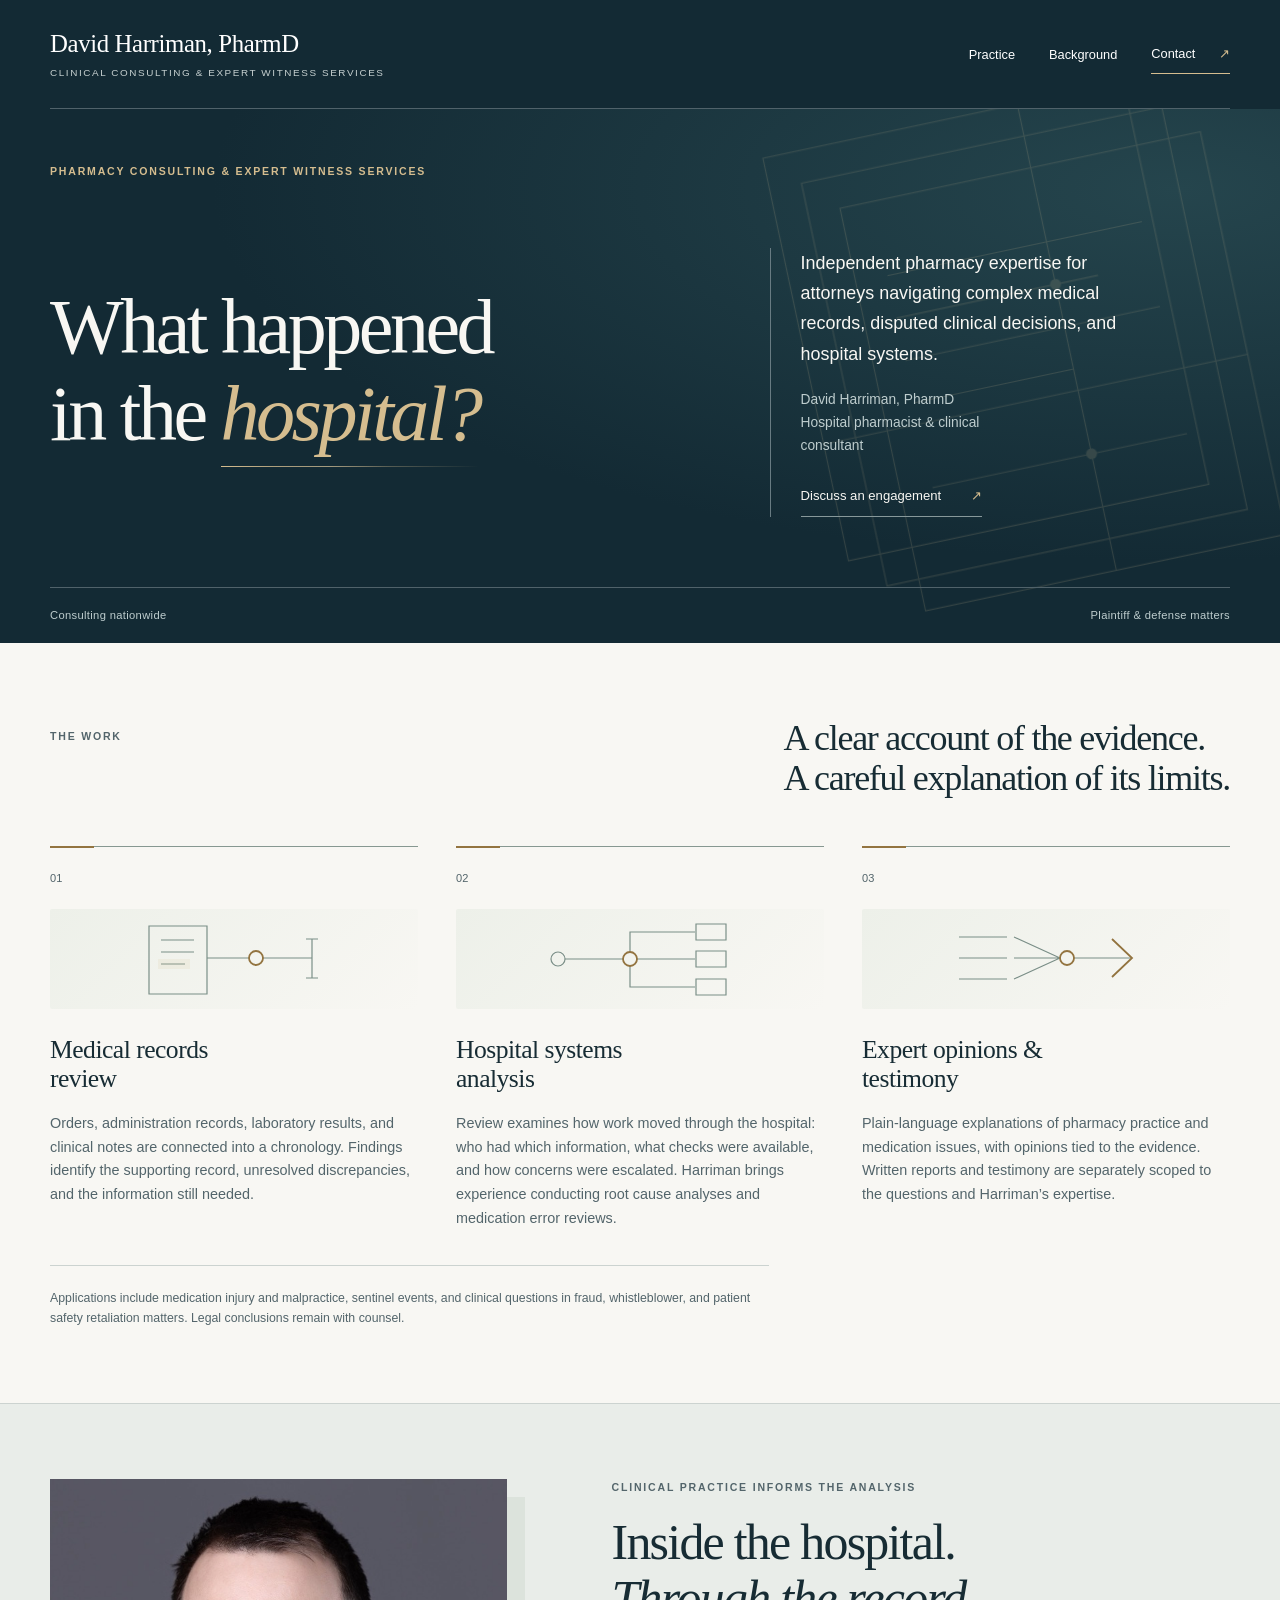
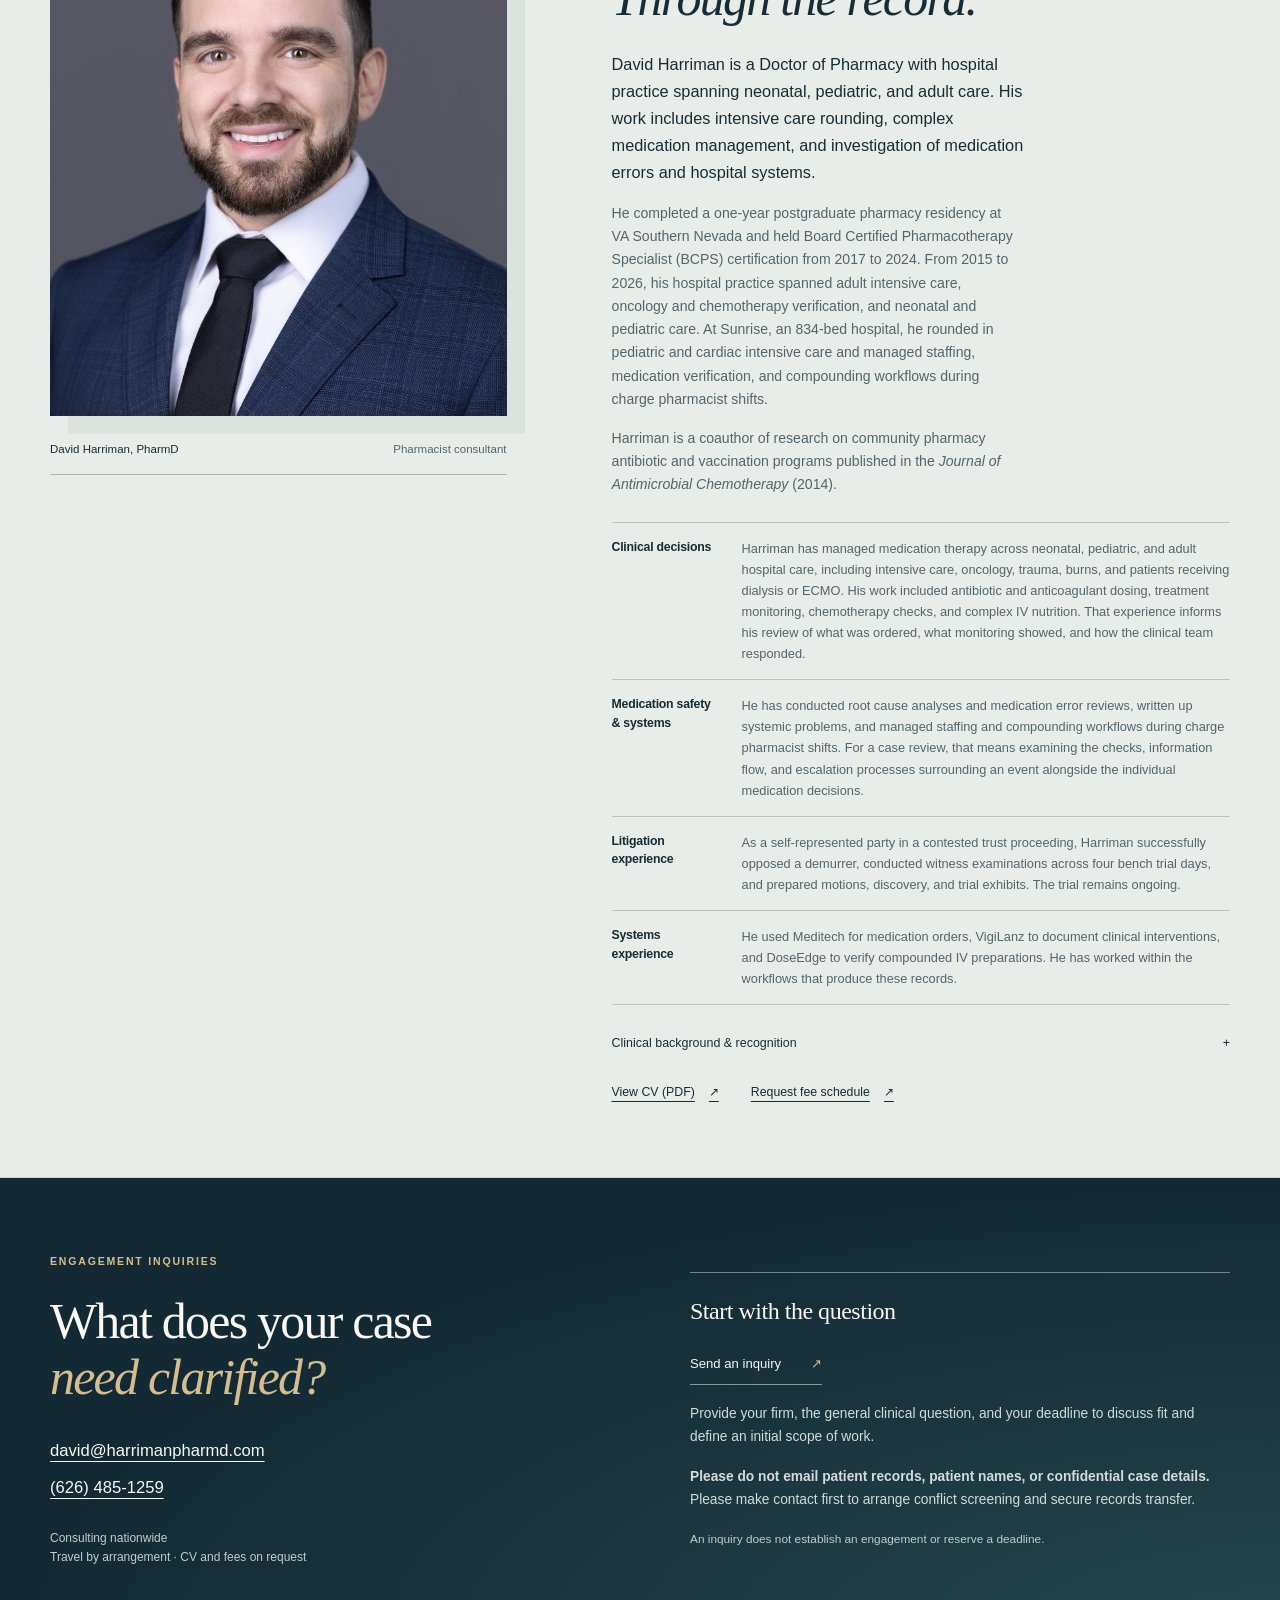
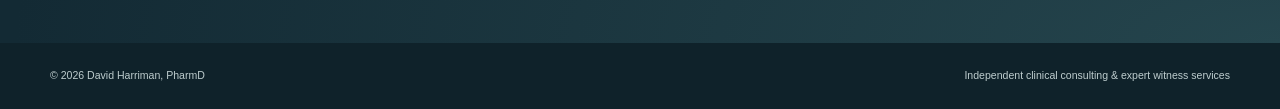
==== commit 576173f6: "Replace CV email link with direct PDF and contact links" ====
--- a/index.html
+++ b/index.html
@@ -43,6 +43,7 @@
 .hero h1{animation:headline-arrive 2.2s .1s cubic-bezier(.16,1,.3,1) both}
 @keyframes headline-arrive{from{opacity:0;transform:translateY(22px)}to{opacity:1;transform:translateY(0)}}
 }
+.cv-actions{display:flex;flex-wrap:wrap;gap:0 32px}.cv-actions .cv-link{gap:14px}
 </style>
 </head>
 <body>
@@ -51,7 +52,7 @@
 <main id="main" tabindex="-1">
 <section class="hero" aria-labelledby="hero-title"><svg class="hero-art" viewBox="0 0 600 600" aria-hidden="true" focusable="false"><path d="M90 80H430V460H90Z M120 110H460V490H120Z M150 140H490V520H150Z M180 210H420 M180 250H370 M180 290H420 M180 330H330 M180 410H420 M330 80V520 M90 350H490"/><circle cx="330" cy="250" r="5"/><circle cx="330" cy="410" r="5"/></svg><div class="wrap"><p class="eyebrow">Pharmacy consulting &amp; expert witness services</p><div class="hero-grid"><h1 id="hero-title">What happened<br>in the <em>hospital?</em></h1><div class="hero-aside"><p class="lead">Independent pharmacy expertise for attorneys navigating complex medical records, disputed clinical decisions, and hospital systems.</p><p class="hero-note">David Harriman, PharmD<br>Hospital pharmacist &amp; clinical consultant</p><a class="hero-link" href="contact.html">Discuss an engagement <span aria-hidden="true">↗</span></a></div></div><div class="hero-foot"><span>Consulting nationwide</span><span>Plaintiff &amp; defense matters</span></div></div></section>
 <section class="section" id="matters" aria-labelledby="matters-title"><div class="wrap service-layout"><div><p class="eyebrow">The work</p><h2 id="matters-title">A clear account of the evidence.<br>A careful explanation of its limits.</h2></div><div><ol class="service-list"><li><span class="index" aria-hidden="true">01</span><div><svg class="service-art" viewBox="0 0 290 100" aria-hidden="true" focusable="false"><rect x="60" y="17" width="58" height="68"/><path d="M72 31H105 M72 43H105 M72 55H96 M118 49H160 M174 49H223"/><circle class="accent" cx="167" cy="49" r="7"/><rect class="wash" x="69" y="50" width="32" height="10"/><path d="M223 30V69 M217 30H229 M217 69H229"/></svg><h3>Medical records review</h3><p>Orders, administration records, laboratory results, and clinical notes are connected into a chronology. Findings identify the supporting record, unresolved discrepancies, and the information still needed.</p></div></li><li><span class="index" aria-hidden="true">02</span><div><svg class="service-art" viewBox="0 0 290 100" aria-hidden="true" focusable="false"><path d="M70 50H128 M142 50H200 M135 43V23H200 M135 57V78H200"/><circle cx="63" cy="50" r="7"/><circle class="accent" cx="135" cy="50" r="7"/><rect x="201" y="15" width="30" height="16"/><rect x="201" y="42" width="30" height="16"/><rect x="201" y="70" width="30" height="16"/></svg><h3>Hospital systems analysis</h3><p>Review examines how work moved through the hospital: who had which information, what checks were available, and how concerns were escalated. Harriman brings experience conducting root cause analyses and medication error reviews.</p></div></li><li><span class="index" aria-hidden="true">03</span><div><svg class="service-art" viewBox="0 0 290 100" aria-hidden="true" focusable="false"><path d="M58 28H106 M58 49H106 M58 70H106 M113 28L159 49 M113 70L159 49 M113 49H159 M173 49H231"/><circle class="accent" cx="166" cy="49" r="7"/><path class="accent" d="M211 30L231 49L211 68"/></svg><h3>Expert opinions &amp; testimony</h3><p>Plain-language explanations of pharmacy practice and medication issues, with opinions tied to the evidence. Written reports and testimony are separately scoped to the questions and Harriman’s expertise.</p></div></li></ol><p class="matter-line">Applications include medication injury and malpractice, sentinel events, and clinical questions in fraud, whistleblower, and patient safety retaliation matters. Legal conclusions remain with counsel.</p></div></div></section>
-<section class="section background" id="background" aria-labelledby="background-title"><div class="wrap principal-grid"><figure class="principal-photo"><div class="portrait-frame"><img class="portrait" src="headshot.jpg" alt="David Harriman, PharmD" width="800" height="800" loading="lazy"></div><figcaption>David Harriman, PharmD <span>Pharmacist consultant</span></figcaption></figure><div class="principal-copy"><p class="eyebrow">Clinical practice informs the analysis</p><h2 id="background-title">Inside the hospital.<br><em>Through the record.</em></h2><p class="bio-intro">David Harriman is a Doctor of Pharmacy with hospital practice spanning neonatal, pediatric, and adult care. His work includes intensive care rounding, complex medication management, and investigation of medication errors and hospital systems.</p><p class="bio-body">He completed a one-year postgraduate pharmacy residency at VA Southern Nevada and held Board Certified Pharmacotherapy Specialist (BCPS) certification from 2017 to 2024. From 2015 to 2026, his hospital practice spanned adult intensive care, oncology and chemotherapy verification, and neonatal and pediatric care. At Sunrise, an 834-bed hospital, he rounded in pediatric and cardiac intensive care and managed staffing, medication verification, and compounding workflows during charge pharmacist shifts.</p><p class="bio-body">Harriman is a coauthor of research on community pharmacy antibiotic and vaccination programs published in the <em>Journal of Antimicrobial Chemotherapy</em> (2014).</p><div class="perspectives"><div><h3>Clinical decisions</h3><p>Harriman has managed medication therapy across neonatal, pediatric, and adult hospital care, including intensive care, oncology, trauma, burns, and patients receiving dialysis or ECMO. His work included antibiotic and anticoagulant dosing, treatment monitoring, chemotherapy checks, and complex IV nutrition. That experience informs his review of what was ordered, what monitoring showed, and how the clinical team responded.</p></div><div><h3>Medication safety &amp; systems</h3><p>He has conducted root cause analyses and medication error reviews, written up systemic problems, and managed staffing and compounding workflows during charge pharmacist shifts. For a case review, that means examining the checks, information flow, and escalation processes surrounding an event alongside the individual medication decisions.</p></div><div><h3>Litigation experience</h3><p>As a self-represented party in a contested trust proceeding, Harriman successfully opposed a demurrer, conducted witness examinations across four bench trial days, and prepared motions, discovery, and trial exhibits. The trial remains ongoing.</p></div><div><h3>Systems experience</h3><p>He used Meditech for medication orders, VigiLanz to document clinical interventions, and DoseEdge to verify compounded IV preparations. He has worked within the workflows that produce these records.</p></div></div><details class="bio-detail"><summary>Clinical background &amp; recognition <span aria-hidden="true">+</span></summary><div class="bio-details"><p>Clinical work at Sunrise Hospital &amp; Medical Center included NICU and PICU coverage and pediatric and cardiac intensive care rounding. Adult experience included oncology, trauma, burns, and patients receiving CRRT or ECMO. Operational work included charge pharmacist duties, medication verification, and compounding workflow.</p><p>Sunrise recognized his interception of medication errors before patient harm with hospital-wide GREAT SAVE awards in October 2020 and November 2021.</p><p>Nevada pharmacist license 19353, active. <a href="https://online.nvbop.org/#/verifylicense">Verify license</a>.</p></div></details><a class="cv-link" href="mailto:david@harrimanpharmd.com?subject=CV%20and%20fee%20schedule%20request">Request CV &amp; fee schedule <span aria-hidden="true">↗</span></a></div></div></section>
+<section class="section background" id="background" aria-labelledby="background-title"><div class="wrap principal-grid"><figure class="principal-photo"><div class="portrait-frame"><img class="portrait" src="headshot.jpg" alt="David Harriman, PharmD" width="800" height="800" loading="lazy"></div><figcaption>David Harriman, PharmD <span>Pharmacist consultant</span></figcaption></figure><div class="principal-copy"><p class="eyebrow">Clinical practice informs the analysis</p><h2 id="background-title">Inside the hospital.<br><em>Through the record.</em></h2><p class="bio-intro">David Harriman is a Doctor of Pharmacy with hospital practice spanning neonatal, pediatric, and adult care. His work includes intensive care rounding, complex medication management, and investigation of medication errors and hospital systems.</p><p class="bio-body">He completed a one-year postgraduate pharmacy residency at VA Southern Nevada and held Board Certified Pharmacotherapy Specialist (BCPS) certification from 2017 to 2024. From 2015 to 2026, his hospital practice spanned adult intensive care, oncology and chemotherapy verification, and neonatal and pediatric care. At Sunrise, an 834-bed hospital, he rounded in pediatric and cardiac intensive care and managed staffing, medication verification, and compounding workflows during charge pharmacist shifts.</p><p class="bio-body">Harriman is a coauthor of research on community pharmacy antibiotic and vaccination programs published in the <em>Journal of Antimicrobial Chemotherapy</em> (2014).</p><div class="perspectives"><div><h3>Clinical decisions</h3><p>Harriman has managed medication therapy across neonatal, pediatric, and adult hospital care, including intensive care, oncology, trauma, burns, and patients receiving dialysis or ECMO. His work included antibiotic and anticoagulant dosing, treatment monitoring, chemotherapy checks, and complex IV nutrition. That experience informs his review of what was ordered, what monitoring showed, and how the clinical team responded.</p></div><div><h3>Medication safety &amp; systems</h3><p>He has conducted root cause analyses and medication error reviews, written up systemic problems, and managed staffing and compounding workflows during charge pharmacist shifts. For a case review, that means examining the checks, information flow, and escalation processes surrounding an event alongside the individual medication decisions.</p></div><div><h3>Litigation experience</h3><p>As a self-represented party in a contested trust proceeding, Harriman successfully opposed a demurrer, conducted witness examinations across four bench trial days, and prepared motions, discovery, and trial exhibits. The trial remains ongoing.</p></div><div><h3>Systems experience</h3><p>He used Meditech for medication orders, VigiLanz to document clinical interventions, and DoseEdge to verify compounded IV preparations. He has worked within the workflows that produce these records.</p></div></div><details class="bio-detail"><summary>Clinical background &amp; recognition <span aria-hidden="true">+</span></summary><div class="bio-details"><p>Clinical work at Sunrise Hospital &amp; Medical Center included NICU and PICU coverage and pediatric and cardiac intensive care rounding. Adult experience included oncology, trauma, burns, and patients receiving CRRT or ECMO. Operational work included charge pharmacist duties, medication verification, and compounding workflow.</p><p>Sunrise recognized his interception of medication errors before patient harm with hospital-wide GREAT SAVE awards in October 2020 and November 2021.</p><p>Nevada pharmacist license 19353, active. <a href="https://online.nvbop.org/#/verifylicense">Verify license</a>.</p></div></details><div class="cv-actions"><a class="cv-link" href="David_Harriman_CV.pdf">View CV (PDF) <span aria-hidden="true">↗</span></a><a class="cv-link" href="contact.html">Request fee schedule <span aria-hidden="true">↗</span></a></div></div></div></section>
 <section class="section contact" id="contact" aria-labelledby="contact-title"><div class="wrap contact-grid"><div><p class="eyebrow">Engagement inquiries</p><h2 id="contact-title">What does your case<br><em>need clarified?</em></h2><p class="contact-address"><a href="mailto:david@harrimanpharmd.com?subject=Attorney%20consulting%20inquiry">david@harrimanpharmd.com</a><br><a href="tel:+16264851259">(626) 485-1259</a></p><p class="small">Consulting nationwide<br>Travel by arrangement · CV and fees on request</p></div><div class="inquiry"><h3>Start with the question</h3><a class="hero-link" href="contact.html">Send an inquiry <span aria-hidden="true">↗</span></a><p>Provide your firm, the general clinical question, and your deadline to discuss fit and define an initial scope of work.</p><p><strong>Please do not email patient records, patient names, or confidential case details.</strong> Please make contact first to arrange conflict screening and secure records transfer.</p><p class="small">An inquiry does not establish an engagement or reserve a deadline.</p></div></div></section>
 </main>
 <footer><div class="wrap footer-grid"><p>&copy; 2026 David Harriman, PharmD</p><p>Independent clinical consulting &amp; expert witness services</p></div></footer>
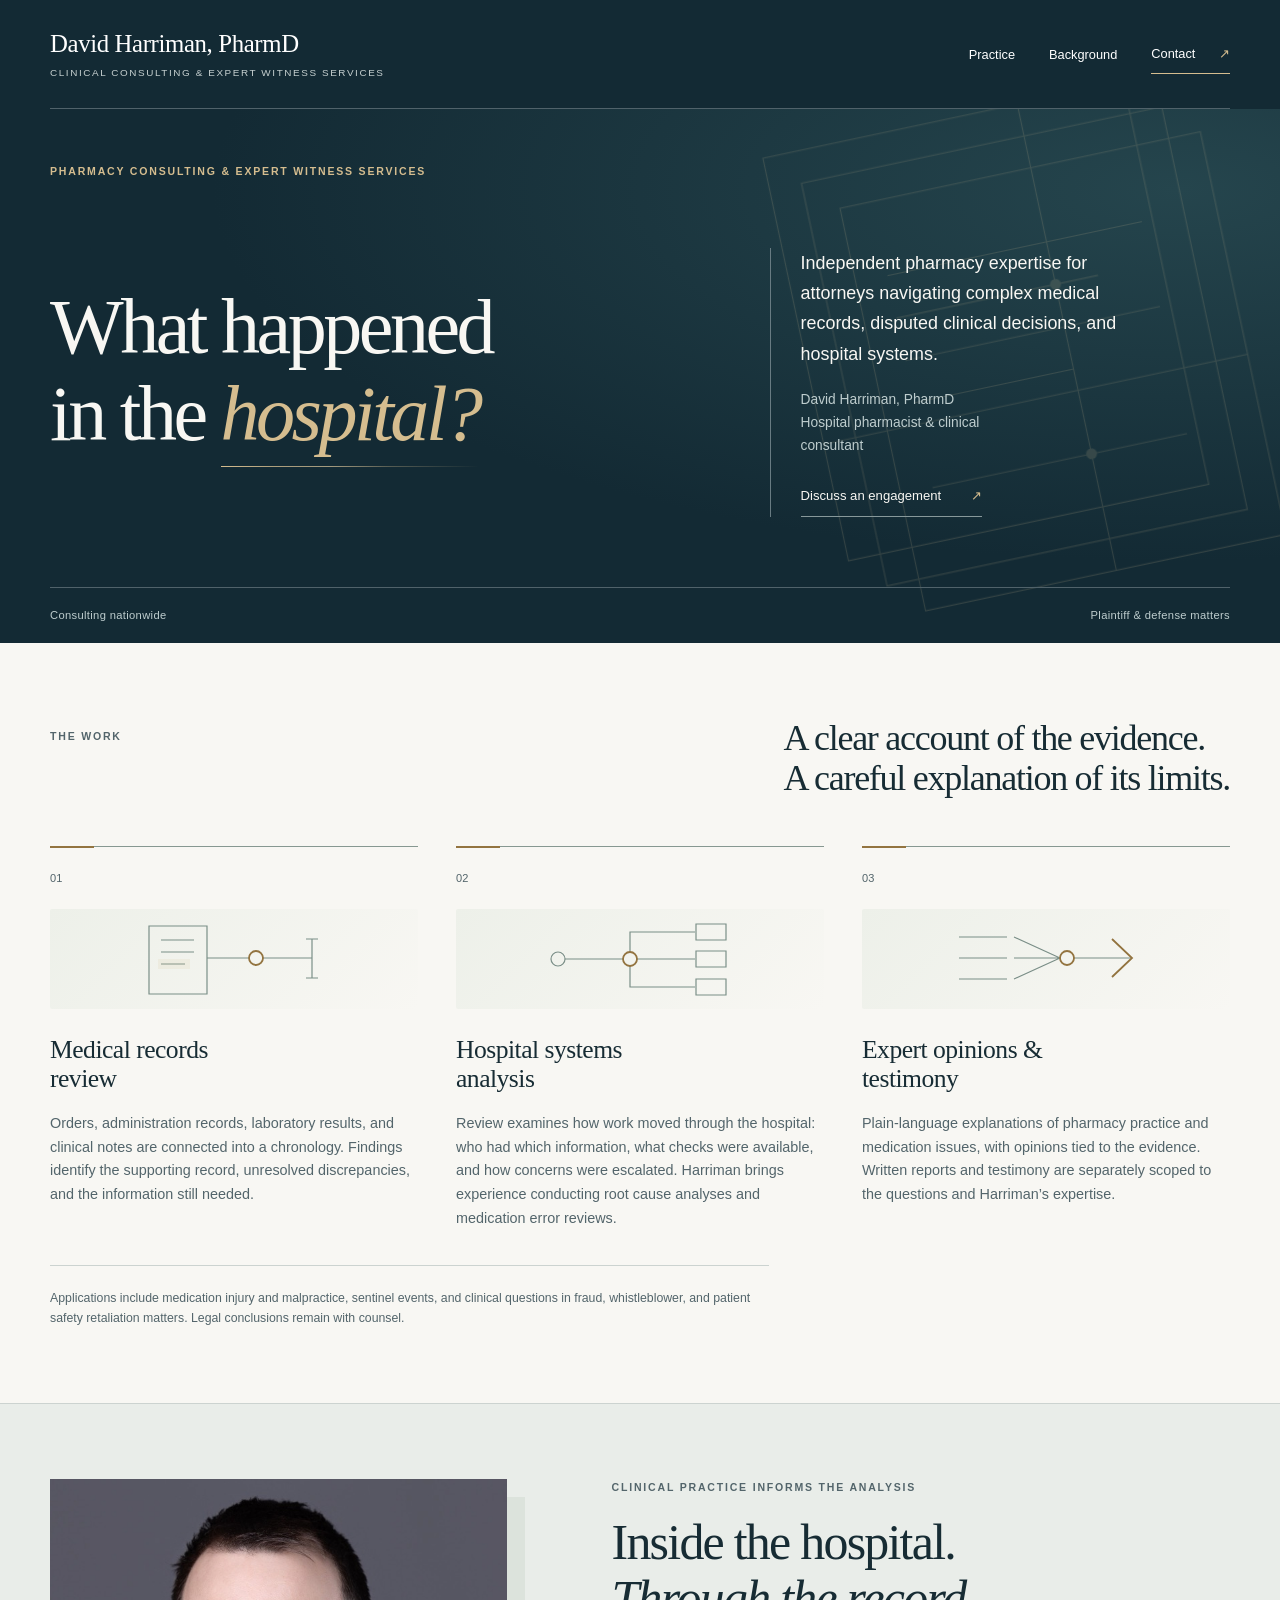
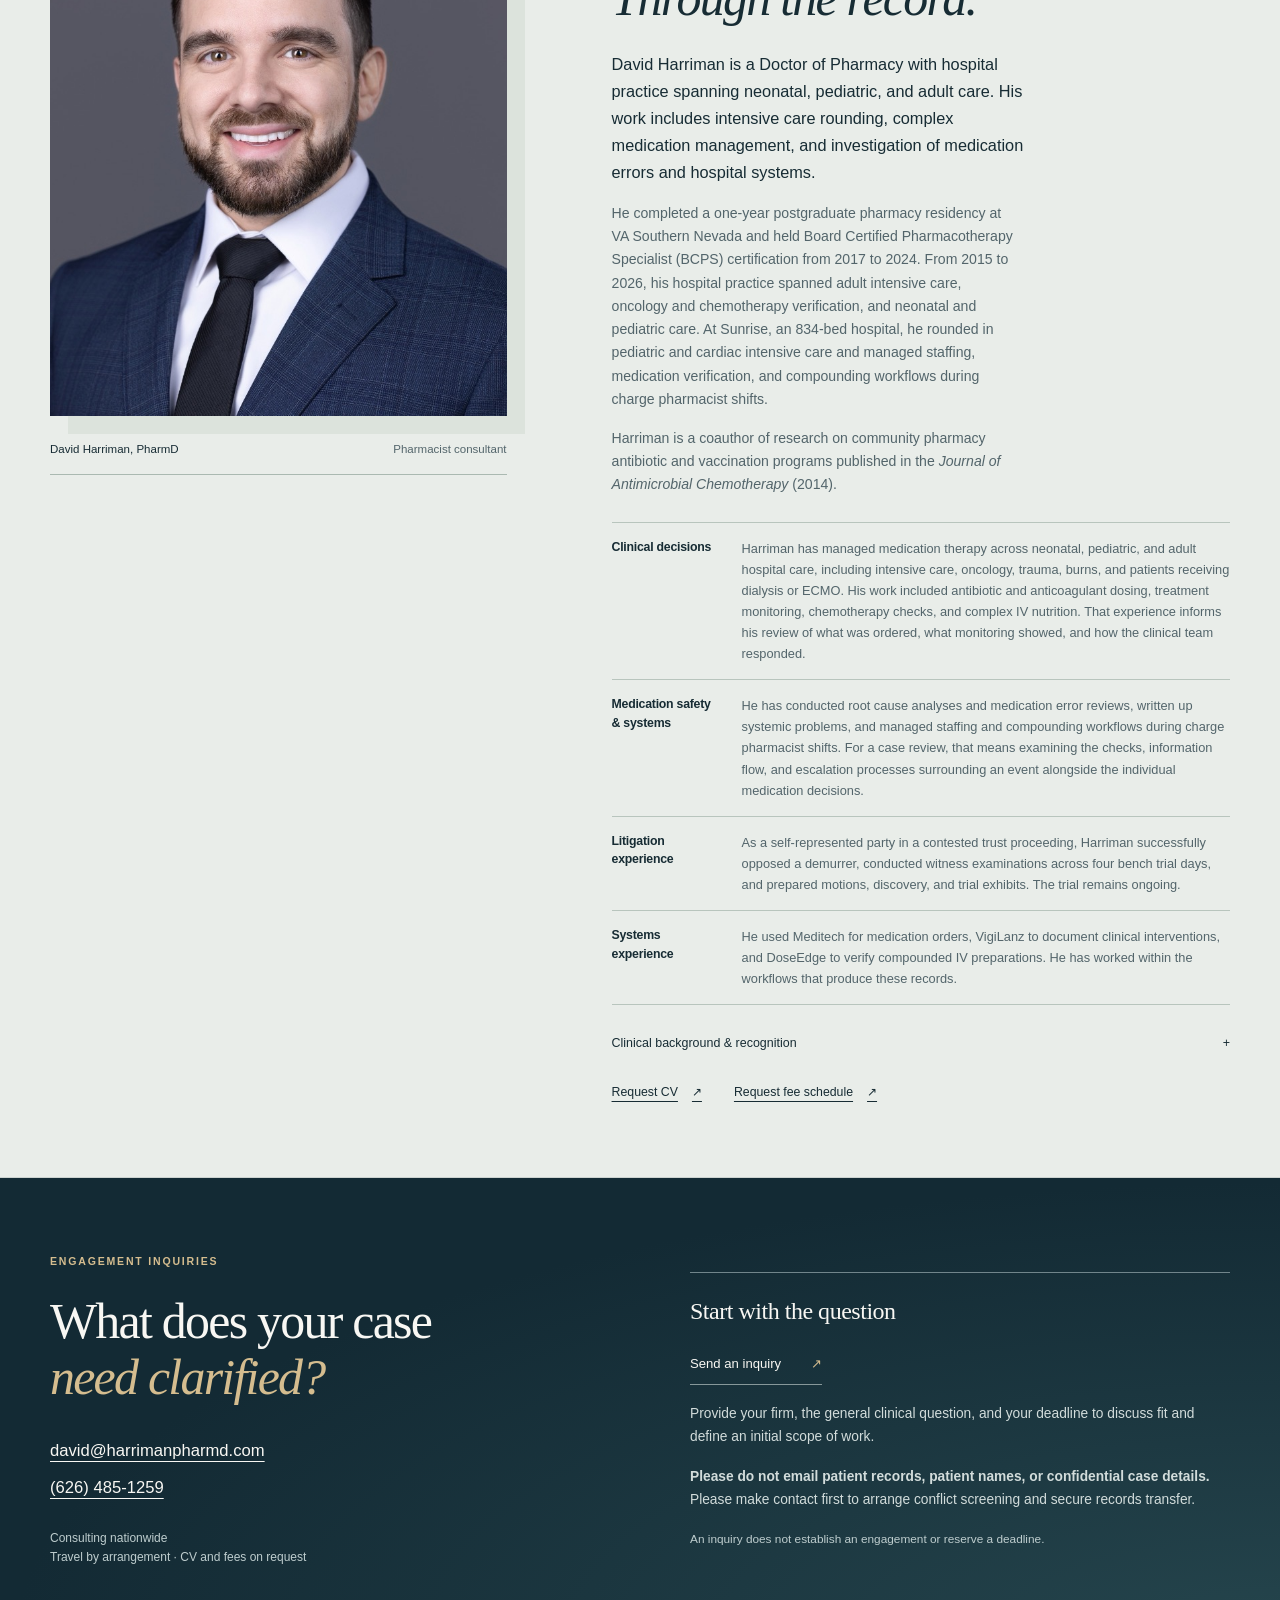
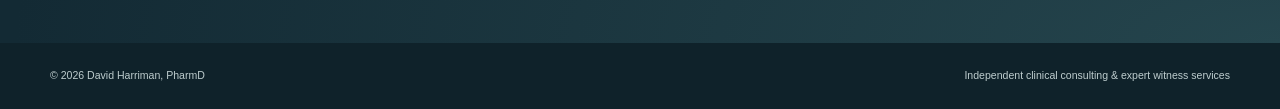
==== commit ea9d5a37: "Remove public CV download and route requests to contact" ====
--- a/index.html
+++ b/index.html
@@ -48,11 +48,11 @@
 </head>
 <body>
 <a class="skip" href="#main">Skip to content</a>
-<header class="top"><div class="wrap"><a class="brand" href="#main" aria-label="David Harriman, PharmD home"><strong>David Harriman<span class="degree">, PharmD</span></strong><span>Clinical consulting &amp; expert witness services</span></a><nav aria-label="Main navigation"><a href="#matters">Practice</a><a href="#background">Background</a><a class="nav-contact" href="contact.html">Contact <span aria-hidden="true">↗</span></a></nav></div></header>
+<header class="top"><div class="wrap"><a class="brand" href="#main" aria-label="David Harriman, PharmD home"><strong>David Harriman<span class="degree">, PharmD</span></strong><span>Clinical consulting &amp; expert witness services</span></a><nav aria-label="Main navigation"><a href="practice.html">Practice</a><a href="experience.html">Background</a><a class="nav-contact" href="contact.html">Contact <span aria-hidden="true">↗</span></a></nav></div></header>
 <main id="main" tabindex="-1">
 <section class="hero" aria-labelledby="hero-title"><svg class="hero-art" viewBox="0 0 600 600" aria-hidden="true" focusable="false"><path d="M90 80H430V460H90Z M120 110H460V490H120Z M150 140H490V520H150Z M180 210H420 M180 250H370 M180 290H420 M180 330H330 M180 410H420 M330 80V520 M90 350H490"/><circle cx="330" cy="250" r="5"/><circle cx="330" cy="410" r="5"/></svg><div class="wrap"><p class="eyebrow">Pharmacy consulting &amp; expert witness services</p><div class="hero-grid"><h1 id="hero-title">What happened<br>in the <em>hospital?</em></h1><div class="hero-aside"><p class="lead">Independent pharmacy expertise for attorneys navigating complex medical records, disputed clinical decisions, and hospital systems.</p><p class="hero-note">David Harriman, PharmD<br>Hospital pharmacist &amp; clinical consultant</p><a class="hero-link" href="contact.html">Discuss an engagement <span aria-hidden="true">↗</span></a></div></div><div class="hero-foot"><span>Consulting nationwide</span><span>Plaintiff &amp; defense matters</span></div></div></section>
 <section class="section" id="matters" aria-labelledby="matters-title"><div class="wrap service-layout"><div><p class="eyebrow">The work</p><h2 id="matters-title">A clear account of the evidence.<br>A careful explanation of its limits.</h2></div><div><ol class="service-list"><li><span class="index" aria-hidden="true">01</span><div><svg class="service-art" viewBox="0 0 290 100" aria-hidden="true" focusable="false"><rect x="60" y="17" width="58" height="68"/><path d="M72 31H105 M72 43H105 M72 55H96 M118 49H160 M174 49H223"/><circle class="accent" cx="167" cy="49" r="7"/><rect class="wash" x="69" y="50" width="32" height="10"/><path d="M223 30V69 M217 30H229 M217 69H229"/></svg><h3>Medical records review</h3><p>Orders, administration records, laboratory results, and clinical notes are connected into a chronology. Findings identify the supporting record, unresolved discrepancies, and the information still needed.</p></div></li><li><span class="index" aria-hidden="true">02</span><div><svg class="service-art" viewBox="0 0 290 100" aria-hidden="true" focusable="false"><path d="M70 50H128 M142 50H200 M135 43V23H200 M135 57V78H200"/><circle cx="63" cy="50" r="7"/><circle class="accent" cx="135" cy="50" r="7"/><rect x="201" y="15" width="30" height="16"/><rect x="201" y="42" width="30" height="16"/><rect x="201" y="70" width="30" height="16"/></svg><h3>Hospital systems analysis</h3><p>Review examines how work moved through the hospital: who had which information, what checks were available, and how concerns were escalated. Harriman brings experience conducting root cause analyses and medication error reviews.</p></div></li><li><span class="index" aria-hidden="true">03</span><div><svg class="service-art" viewBox="0 0 290 100" aria-hidden="true" focusable="false"><path d="M58 28H106 M58 49H106 M58 70H106 M113 28L159 49 M113 70L159 49 M113 49H159 M173 49H231"/><circle class="accent" cx="166" cy="49" r="7"/><path class="accent" d="M211 30L231 49L211 68"/></svg><h3>Expert opinions &amp; testimony</h3><p>Plain-language explanations of pharmacy practice and medication issues, with opinions tied to the evidence. Written reports and testimony are separately scoped to the questions and Harriman’s expertise.</p></div></li></ol><p class="matter-line">Applications include medication injury and malpractice, sentinel events, and clinical questions in fraud, whistleblower, and patient safety retaliation matters. Legal conclusions remain with counsel.</p></div></div></section>
-<section class="section background" id="background" aria-labelledby="background-title"><div class="wrap principal-grid"><figure class="principal-photo"><div class="portrait-frame"><img class="portrait" src="headshot.jpg" alt="David Harriman, PharmD" width="800" height="800" loading="lazy"></div><figcaption>David Harriman, PharmD <span>Pharmacist consultant</span></figcaption></figure><div class="principal-copy"><p class="eyebrow">Clinical practice informs the analysis</p><h2 id="background-title">Inside the hospital.<br><em>Through the record.</em></h2><p class="bio-intro">David Harriman is a Doctor of Pharmacy with hospital practice spanning neonatal, pediatric, and adult care. His work includes intensive care rounding, complex medication management, and investigation of medication errors and hospital systems.</p><p class="bio-body">He completed a one-year postgraduate pharmacy residency at VA Southern Nevada and held Board Certified Pharmacotherapy Specialist (BCPS) certification from 2017 to 2024. From 2015 to 2026, his hospital practice spanned adult intensive care, oncology and chemotherapy verification, and neonatal and pediatric care. At Sunrise, an 834-bed hospital, he rounded in pediatric and cardiac intensive care and managed staffing, medication verification, and compounding workflows during charge pharmacist shifts.</p><p class="bio-body">Harriman is a coauthor of research on community pharmacy antibiotic and vaccination programs published in the <em>Journal of Antimicrobial Chemotherapy</em> (2014).</p><div class="perspectives"><div><h3>Clinical decisions</h3><p>Harriman has managed medication therapy across neonatal, pediatric, and adult hospital care, including intensive care, oncology, trauma, burns, and patients receiving dialysis or ECMO. His work included antibiotic and anticoagulant dosing, treatment monitoring, chemotherapy checks, and complex IV nutrition. That experience informs his review of what was ordered, what monitoring showed, and how the clinical team responded.</p></div><div><h3>Medication safety &amp; systems</h3><p>He has conducted root cause analyses and medication error reviews, written up systemic problems, and managed staffing and compounding workflows during charge pharmacist shifts. For a case review, that means examining the checks, information flow, and escalation processes surrounding an event alongside the individual medication decisions.</p></div><div><h3>Litigation experience</h3><p>As a self-represented party in a contested trust proceeding, Harriman successfully opposed a demurrer, conducted witness examinations across four bench trial days, and prepared motions, discovery, and trial exhibits. The trial remains ongoing.</p></div><div><h3>Systems experience</h3><p>He used Meditech for medication orders, VigiLanz to document clinical interventions, and DoseEdge to verify compounded IV preparations. He has worked within the workflows that produce these records.</p></div></div><details class="bio-detail"><summary>Clinical background &amp; recognition <span aria-hidden="true">+</span></summary><div class="bio-details"><p>Clinical work at Sunrise Hospital &amp; Medical Center included NICU and PICU coverage and pediatric and cardiac intensive care rounding. Adult experience included oncology, trauma, burns, and patients receiving CRRT or ECMO. Operational work included charge pharmacist duties, medication verification, and compounding workflow.</p><p>Sunrise recognized his interception of medication errors before patient harm with hospital-wide GREAT SAVE awards in October 2020 and November 2021.</p><p>Nevada pharmacist license 19353, active. <a href="https://online.nvbop.org/#/verifylicense">Verify license</a>.</p></div></details><div class="cv-actions"><a class="cv-link" href="David_Harriman_CV.pdf">View CV (PDF) <span aria-hidden="true">↗</span></a><a class="cv-link" href="contact.html">Request fee schedule <span aria-hidden="true">↗</span></a></div></div></div></section>
+<section class="section background" id="background" aria-labelledby="background-title"><div class="wrap principal-grid"><figure class="principal-photo"><div class="portrait-frame"><img class="portrait" src="headshot.jpg" alt="David Harriman, PharmD" width="800" height="800" loading="lazy"></div><figcaption>David Harriman, PharmD <span>Pharmacist consultant</span></figcaption></figure><div class="principal-copy"><p class="eyebrow">Clinical practice informs the analysis</p><h2 id="background-title">Inside the hospital.<br><em>Through the record.</em></h2><p class="bio-intro">David Harriman is a Doctor of Pharmacy with hospital practice spanning neonatal, pediatric, and adult care. His work includes intensive care rounding, complex medication management, and investigation of medication errors and hospital systems.</p><p class="bio-body">He completed a one-year postgraduate pharmacy residency at VA Southern Nevada and held Board Certified Pharmacotherapy Specialist (BCPS) certification from 2017 to 2024. From 2015 to 2026, his hospital practice spanned adult intensive care, oncology and chemotherapy verification, and neonatal and pediatric care. At Sunrise, an 834-bed hospital, he rounded in pediatric and cardiac intensive care and managed staffing, medication verification, and compounding workflows during charge pharmacist shifts.</p><p class="bio-body">Harriman is a coauthor of research on community pharmacy antibiotic and vaccination programs published in the <em>Journal of Antimicrobial Chemotherapy</em> (2014).</p><div class="perspectives"><div><h3>Clinical decisions</h3><p>Harriman has managed medication therapy across neonatal, pediatric, and adult hospital care, including intensive care, oncology, trauma, burns, and patients receiving dialysis or ECMO. His work included antibiotic and anticoagulant dosing, treatment monitoring, chemotherapy checks, and complex IV nutrition. That experience informs his review of what was ordered, what monitoring showed, and how the clinical team responded.</p></div><div><h3>Medication safety &amp; systems</h3><p>He has conducted root cause analyses and medication error reviews, written up systemic problems, and managed staffing and compounding workflows during charge pharmacist shifts. For a case review, that means examining the checks, information flow, and escalation processes surrounding an event alongside the individual medication decisions.</p></div><div><h3>Litigation experience</h3><p>As a self-represented party in a contested trust proceeding, Harriman successfully opposed a demurrer, conducted witness examinations across four bench trial days, and prepared motions, discovery, and trial exhibits. The trial remains ongoing.</p></div><div><h3>Systems experience</h3><p>He used Meditech for medication orders, VigiLanz to document clinical interventions, and DoseEdge to verify compounded IV preparations. He has worked within the workflows that produce these records.</p></div></div><details class="bio-detail"><summary>Clinical background &amp; recognition <span aria-hidden="true">+</span></summary><div class="bio-details"><p>Clinical work at Sunrise Hospital &amp; Medical Center included NICU and PICU coverage and pediatric and cardiac intensive care rounding. Adult experience included oncology, trauma, burns, and patients receiving CRRT or ECMO. Operational work included charge pharmacist duties, medication verification, and compounding workflow.</p><p>Sunrise recognized his interception of medication errors before patient harm with hospital-wide GREAT SAVE awards in October 2020 and November 2021.</p><p>Nevada pharmacist license 19353, active. <a href="https://online.nvbop.org/#/verifylicense">Verify license</a>.</p></div></details><div class="cv-actions"><a class="cv-link" href="contact.html">Request CV <span aria-hidden="true">↗</span></a><a class="cv-link" href="contact.html">Request fee schedule <span aria-hidden="true">↗</span></a></div></div></div></section>
 <section class="section contact" id="contact" aria-labelledby="contact-title"><div class="wrap contact-grid"><div><p class="eyebrow">Engagement inquiries</p><h2 id="contact-title">What does your case<br><em>need clarified?</em></h2><p class="contact-address"><a href="mailto:david@harrimanpharmd.com?subject=Attorney%20consulting%20inquiry">david@harrimanpharmd.com</a><br><a href="tel:+16264851259">(626) 485-1259</a></p><p class="small">Consulting nationwide<br>Travel by arrangement · CV and fees on request</p></div><div class="inquiry"><h3>Start with the question</h3><a class="hero-link" href="contact.html">Send an inquiry <span aria-hidden="true">↗</span></a><p>Provide your firm, the general clinical question, and your deadline to discuss fit and define an initial scope of work.</p><p><strong>Please do not email patient records, patient names, or confidential case details.</strong> Please make contact first to arrange conflict screening and secure records transfer.</p><p class="small">An inquiry does not establish an engagement or reserve a deadline.</p></div></div></section>
 </main>
 <footer><div class="wrap footer-grid"><p>&copy; 2026 David Harriman, PharmD</p><p>Independent clinical consulting &amp; expert witness services</p></div></footer>
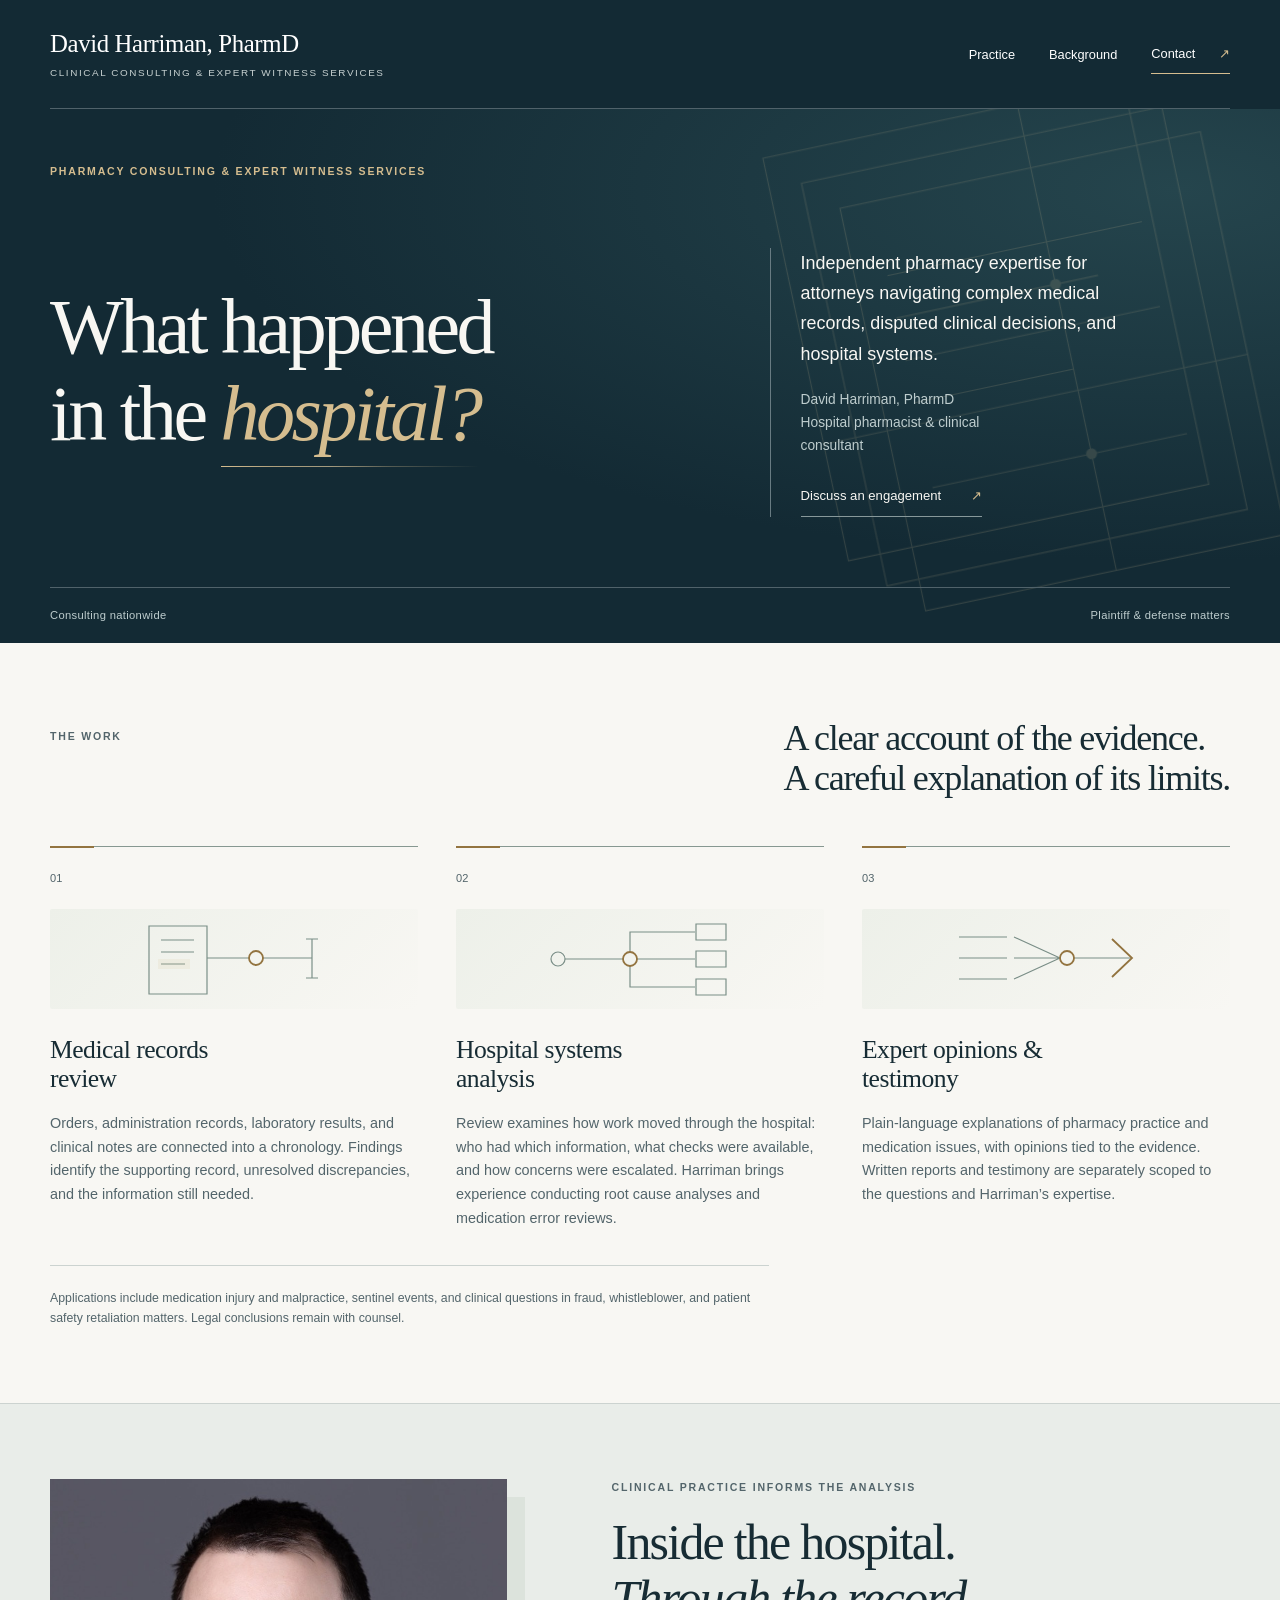
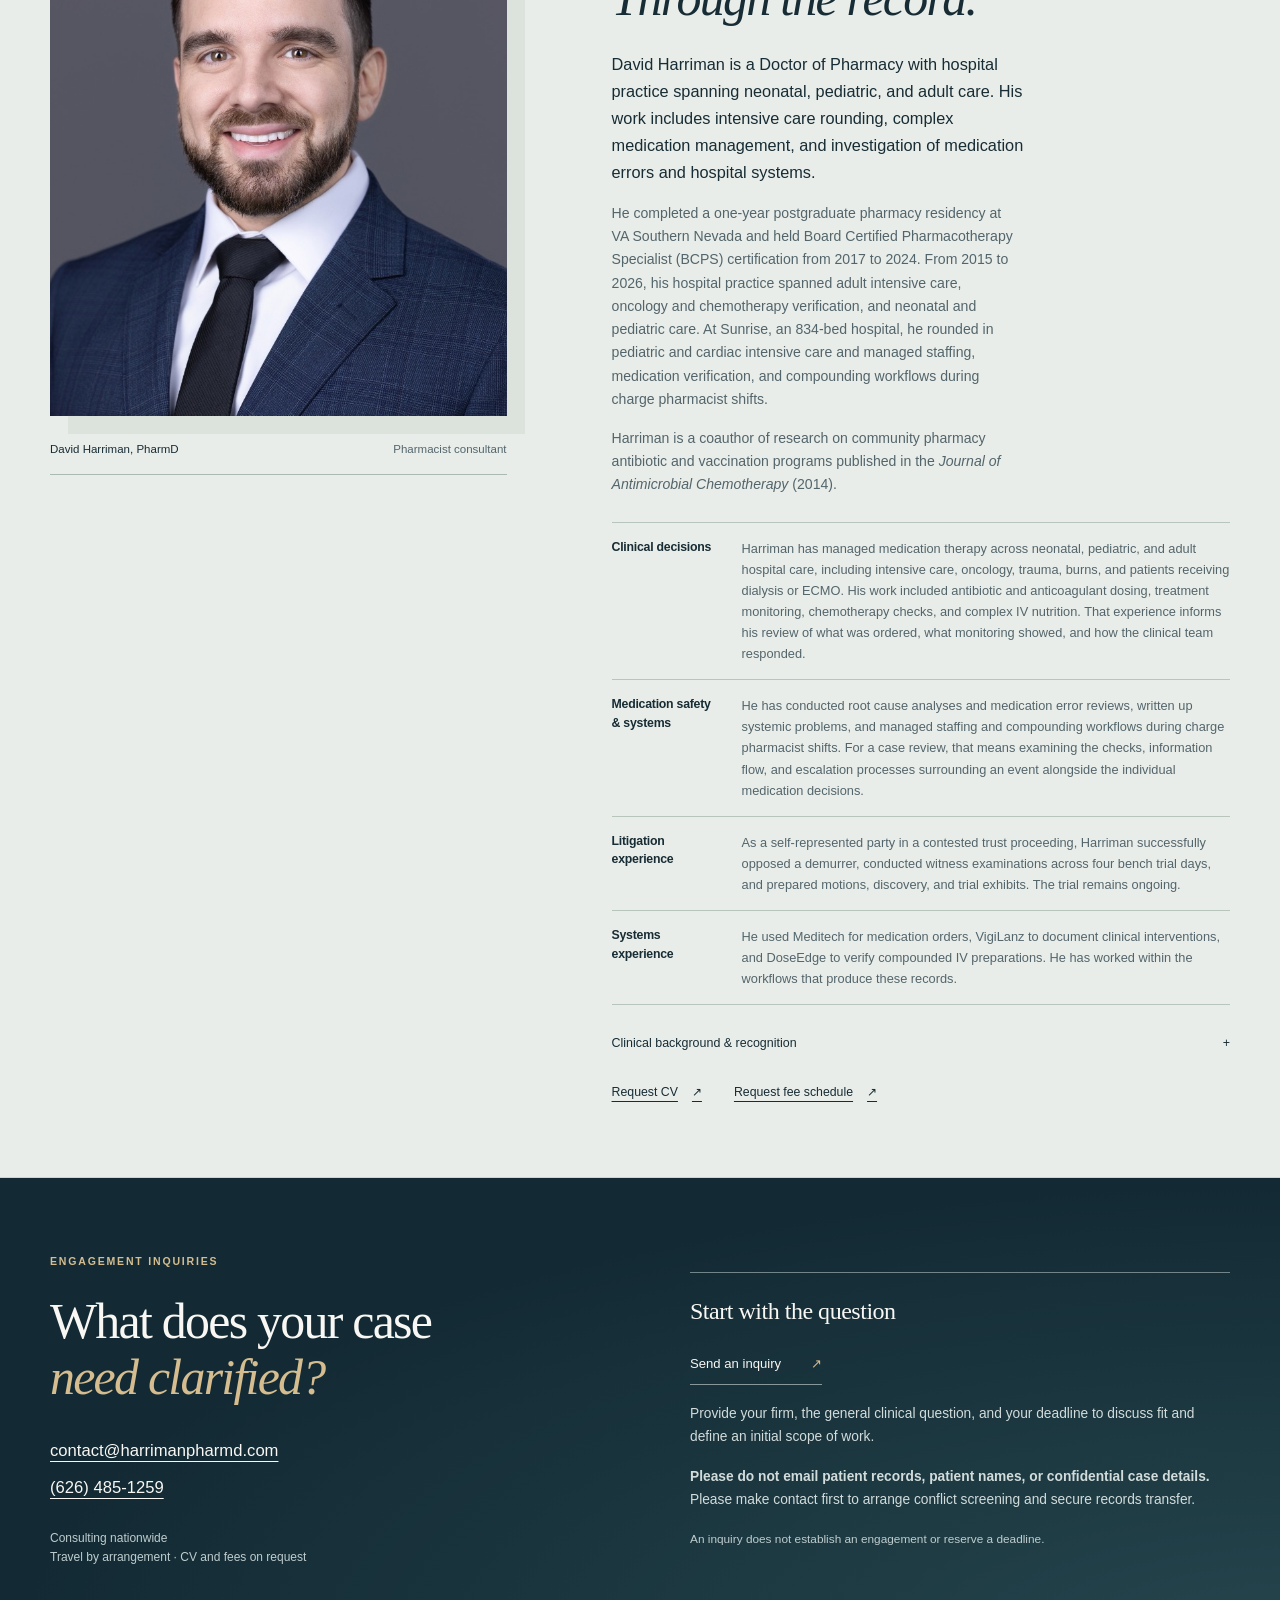
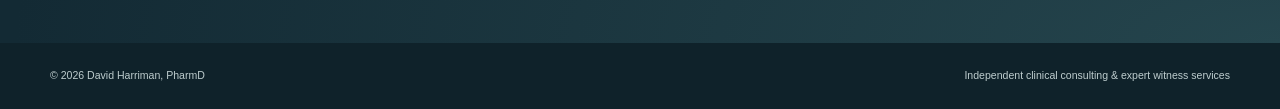
==== commit ac9d56ef: "Use verified contact alias for public inquiries" ====
--- a/index.html
+++ b/index.html
@@ -53,7 +53,7 @@
 <section class="hero" aria-labelledby="hero-title"><svg class="hero-art" viewBox="0 0 600 600" aria-hidden="true" focusable="false"><path d="M90 80H430V460H90Z M120 110H460V490H120Z M150 140H490V520H150Z M180 210H420 M180 250H370 M180 290H420 M180 330H330 M180 410H420 M330 80V520 M90 350H490"/><circle cx="330" cy="250" r="5"/><circle cx="330" cy="410" r="5"/></svg><div class="wrap"><p class="eyebrow">Pharmacy consulting &amp; expert witness services</p><div class="hero-grid"><h1 id="hero-title">What happened<br>in the <em>hospital?</em></h1><div class="hero-aside"><p class="lead">Independent pharmacy expertise for attorneys navigating complex medical records, disputed clinical decisions, and hospital systems.</p><p class="hero-note">David Harriman, PharmD<br>Hospital pharmacist &amp; clinical consultant</p><a class="hero-link" href="contact.html">Discuss an engagement <span aria-hidden="true">↗</span></a></div></div><div class="hero-foot"><span>Consulting nationwide</span><span>Plaintiff &amp; defense matters</span></div></div></section>
 <section class="section" id="matters" aria-labelledby="matters-title"><div class="wrap service-layout"><div><p class="eyebrow">The work</p><h2 id="matters-title">A clear account of the evidence.<br>A careful explanation of its limits.</h2></div><div><ol class="service-list"><li><span class="index" aria-hidden="true">01</span><div><svg class="service-art" viewBox="0 0 290 100" aria-hidden="true" focusable="false"><rect x="60" y="17" width="58" height="68"/><path d="M72 31H105 M72 43H105 M72 55H96 M118 49H160 M174 49H223"/><circle class="accent" cx="167" cy="49" r="7"/><rect class="wash" x="69" y="50" width="32" height="10"/><path d="M223 30V69 M217 30H229 M217 69H229"/></svg><h3>Medical records review</h3><p>Orders, administration records, laboratory results, and clinical notes are connected into a chronology. Findings identify the supporting record, unresolved discrepancies, and the information still needed.</p></div></li><li><span class="index" aria-hidden="true">02</span><div><svg class="service-art" viewBox="0 0 290 100" aria-hidden="true" focusable="false"><path d="M70 50H128 M142 50H200 M135 43V23H200 M135 57V78H200"/><circle cx="63" cy="50" r="7"/><circle class="accent" cx="135" cy="50" r="7"/><rect x="201" y="15" width="30" height="16"/><rect x="201" y="42" width="30" height="16"/><rect x="201" y="70" width="30" height="16"/></svg><h3>Hospital systems analysis</h3><p>Review examines how work moved through the hospital: who had which information, what checks were available, and how concerns were escalated. Harriman brings experience conducting root cause analyses and medication error reviews.</p></div></li><li><span class="index" aria-hidden="true">03</span><div><svg class="service-art" viewBox="0 0 290 100" aria-hidden="true" focusable="false"><path d="M58 28H106 M58 49H106 M58 70H106 M113 28L159 49 M113 70L159 49 M113 49H159 M173 49H231"/><circle class="accent" cx="166" cy="49" r="7"/><path class="accent" d="M211 30L231 49L211 68"/></svg><h3>Expert opinions &amp; testimony</h3><p>Plain-language explanations of pharmacy practice and medication issues, with opinions tied to the evidence. Written reports and testimony are separately scoped to the questions and Harriman’s expertise.</p></div></li></ol><p class="matter-line">Applications include medication injury and malpractice, sentinel events, and clinical questions in fraud, whistleblower, and patient safety retaliation matters. Legal conclusions remain with counsel.</p></div></div></section>
 <section class="section background" id="background" aria-labelledby="background-title"><div class="wrap principal-grid"><figure class="principal-photo"><div class="portrait-frame"><img class="portrait" src="headshot.jpg" alt="David Harriman, PharmD" width="800" height="800" loading="lazy"></div><figcaption>David Harriman, PharmD <span>Pharmacist consultant</span></figcaption></figure><div class="principal-copy"><p class="eyebrow">Clinical practice informs the analysis</p><h2 id="background-title">Inside the hospital.<br><em>Through the record.</em></h2><p class="bio-intro">David Harriman is a Doctor of Pharmacy with hospital practice spanning neonatal, pediatric, and adult care. His work includes intensive care rounding, complex medication management, and investigation of medication errors and hospital systems.</p><p class="bio-body">He completed a one-year postgraduate pharmacy residency at VA Southern Nevada and held Board Certified Pharmacotherapy Specialist (BCPS) certification from 2017 to 2024. From 2015 to 2026, his hospital practice spanned adult intensive care, oncology and chemotherapy verification, and neonatal and pediatric care. At Sunrise, an 834-bed hospital, he rounded in pediatric and cardiac intensive care and managed staffing, medication verification, and compounding workflows during charge pharmacist shifts.</p><p class="bio-body">Harriman is a coauthor of research on community pharmacy antibiotic and vaccination programs published in the <em>Journal of Antimicrobial Chemotherapy</em> (2014).</p><div class="perspectives"><div><h3>Clinical decisions</h3><p>Harriman has managed medication therapy across neonatal, pediatric, and adult hospital care, including intensive care, oncology, trauma, burns, and patients receiving dialysis or ECMO. His work included antibiotic and anticoagulant dosing, treatment monitoring, chemotherapy checks, and complex IV nutrition. That experience informs his review of what was ordered, what monitoring showed, and how the clinical team responded.</p></div><div><h3>Medication safety &amp; systems</h3><p>He has conducted root cause analyses and medication error reviews, written up systemic problems, and managed staffing and compounding workflows during charge pharmacist shifts. For a case review, that means examining the checks, information flow, and escalation processes surrounding an event alongside the individual medication decisions.</p></div><div><h3>Litigation experience</h3><p>As a self-represented party in a contested trust proceeding, Harriman successfully opposed a demurrer, conducted witness examinations across four bench trial days, and prepared motions, discovery, and trial exhibits. The trial remains ongoing.</p></div><div><h3>Systems experience</h3><p>He used Meditech for medication orders, VigiLanz to document clinical interventions, and DoseEdge to verify compounded IV preparations. He has worked within the workflows that produce these records.</p></div></div><details class="bio-detail"><summary>Clinical background &amp; recognition <span aria-hidden="true">+</span></summary><div class="bio-details"><p>Clinical work at Sunrise Hospital &amp; Medical Center included NICU and PICU coverage and pediatric and cardiac intensive care rounding. Adult experience included oncology, trauma, burns, and patients receiving CRRT or ECMO. Operational work included charge pharmacist duties, medication verification, and compounding workflow.</p><p>Sunrise recognized his interception of medication errors before patient harm with hospital-wide GREAT SAVE awards in October 2020 and November 2021.</p><p>Nevada pharmacist license 19353, active. <a href="https://online.nvbop.org/#/verifylicense">Verify license</a>.</p></div></details><div class="cv-actions"><a class="cv-link" href="contact.html">Request CV <span aria-hidden="true">↗</span></a><a class="cv-link" href="contact.html">Request fee schedule <span aria-hidden="true">↗</span></a></div></div></div></section>
-<section class="section contact" id="contact" aria-labelledby="contact-title"><div class="wrap contact-grid"><div><p class="eyebrow">Engagement inquiries</p><h2 id="contact-title">What does your case<br><em>need clarified?</em></h2><p class="contact-address"><a href="mailto:david@harrimanpharmd.com?subject=Attorney%20consulting%20inquiry">david@harrimanpharmd.com</a><br><a href="tel:+16264851259">(626) 485-1259</a></p><p class="small">Consulting nationwide<br>Travel by arrangement · CV and fees on request</p></div><div class="inquiry"><h3>Start with the question</h3><a class="hero-link" href="contact.html">Send an inquiry <span aria-hidden="true">↗</span></a><p>Provide your firm, the general clinical question, and your deadline to discuss fit and define an initial scope of work.</p><p><strong>Please do not email patient records, patient names, or confidential case details.</strong> Please make contact first to arrange conflict screening and secure records transfer.</p><p class="small">An inquiry does not establish an engagement or reserve a deadline.</p></div></div></section>
+<section class="section contact" id="contact" aria-labelledby="contact-title"><div class="wrap contact-grid"><div><p class="eyebrow">Engagement inquiries</p><h2 id="contact-title">What does your case<br><em>need clarified?</em></h2><p class="contact-address"><a href="mailto:contact@harrimanpharmd.com?subject=Attorney%20consulting%20inquiry">contact@harrimanpharmd.com</a><br><a href="tel:+16264851259">(626) 485-1259</a></p><p class="small">Consulting nationwide<br>Travel by arrangement · CV and fees on request</p></div><div class="inquiry"><h3>Start with the question</h3><a class="hero-link" href="contact.html">Send an inquiry <span aria-hidden="true">↗</span></a><p>Provide your firm, the general clinical question, and your deadline to discuss fit and define an initial scope of work.</p><p><strong>Please do not email patient records, patient names, or confidential case details.</strong> Please make contact first to arrange conflict screening and secure records transfer.</p><p class="small">An inquiry does not establish an engagement or reserve a deadline.</p></div></div></section>
 </main>
 <footer><div class="wrap footer-grid"><p>&copy; 2026 David Harriman, PharmD</p><p>Independent clinical consulting &amp; expert witness services</p></div></footer>
 <script>
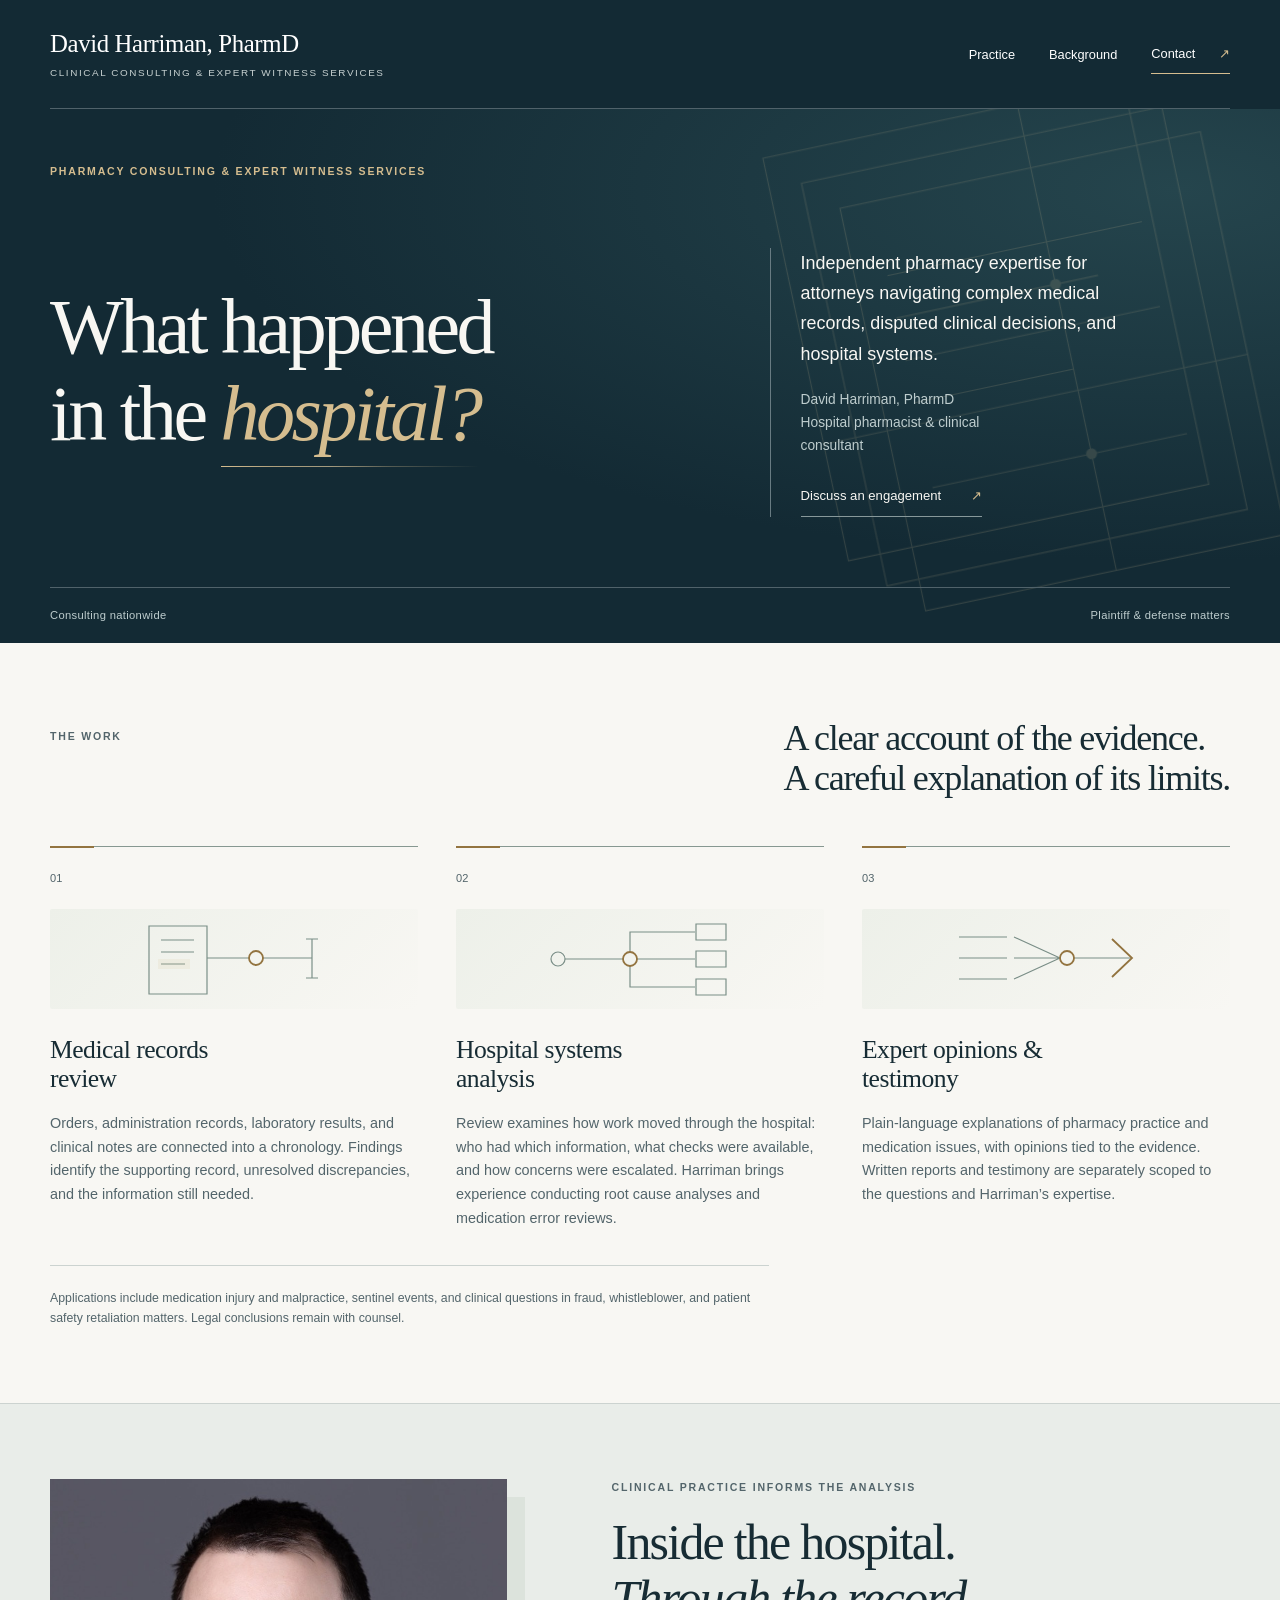
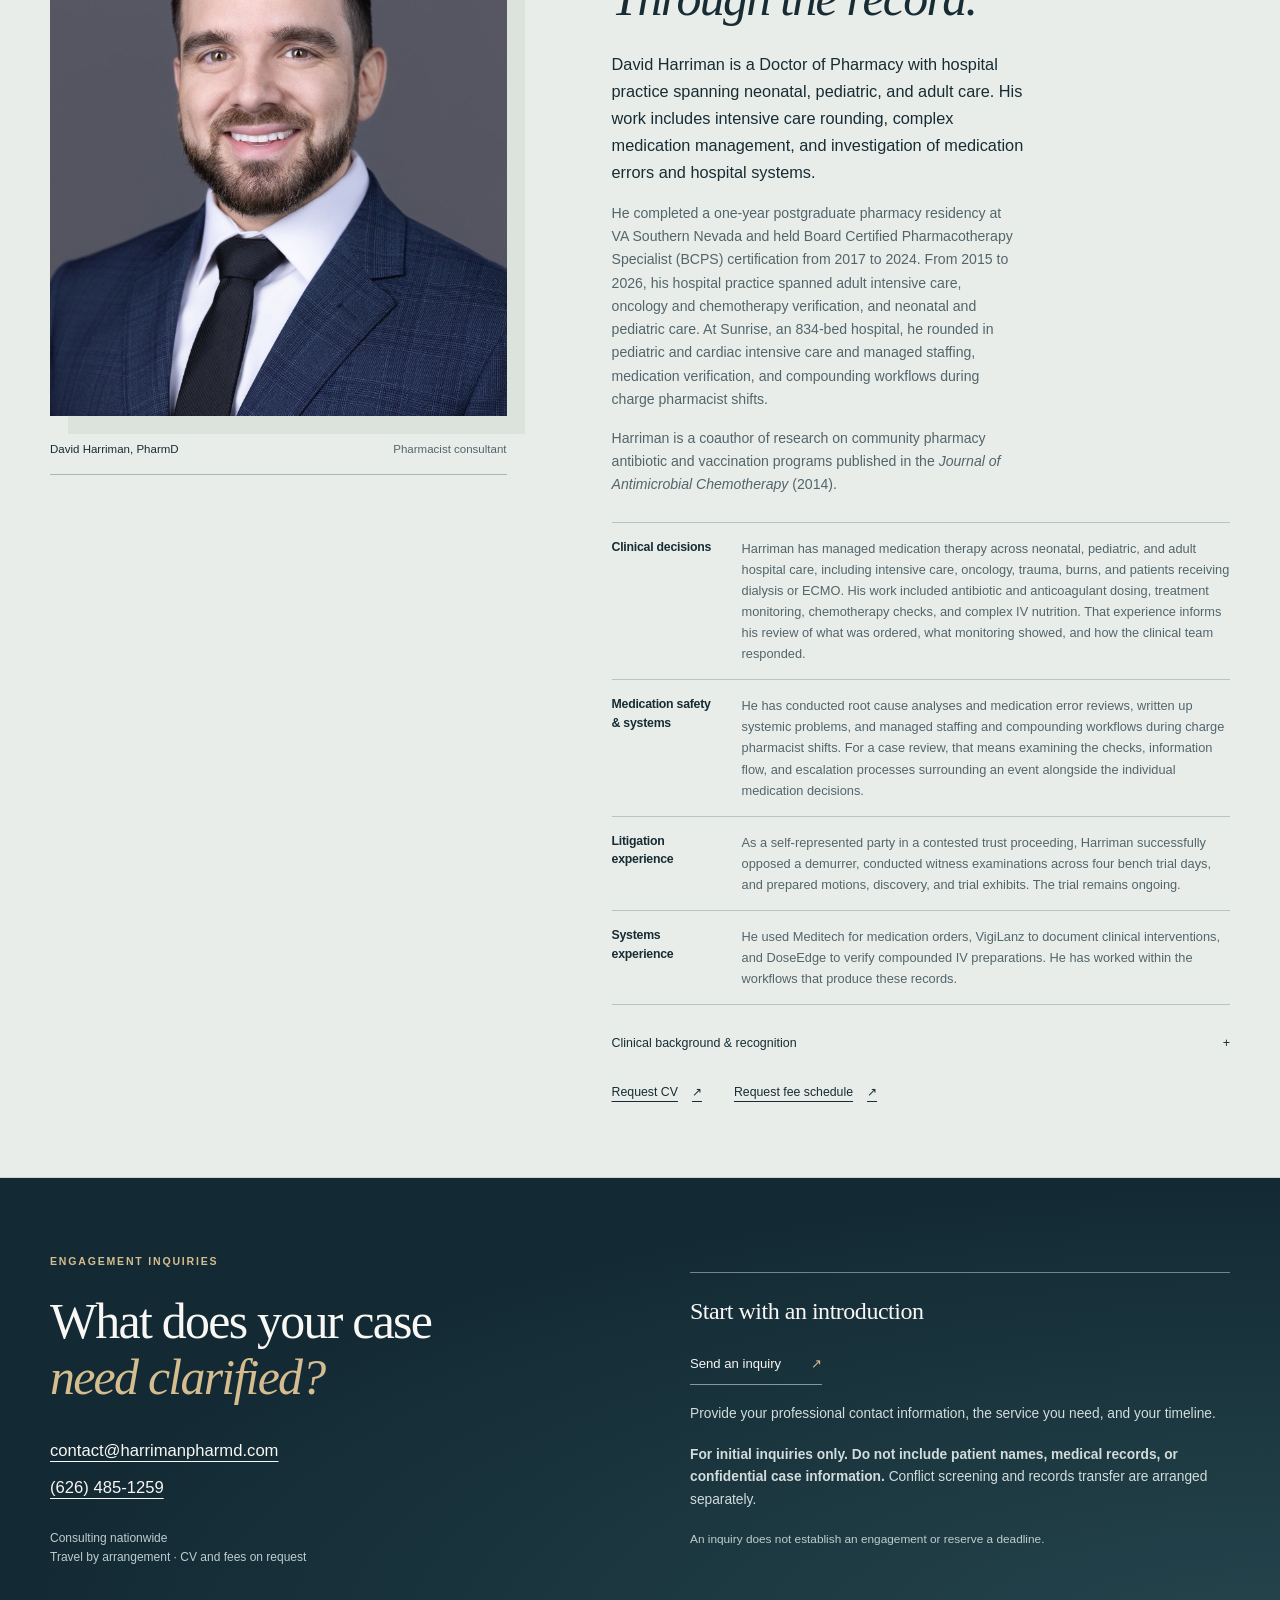
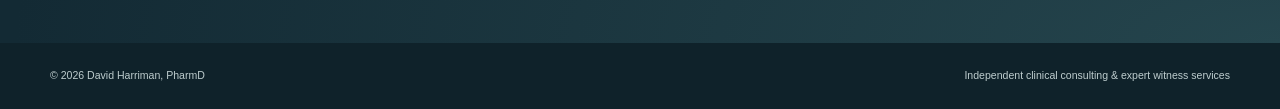
==== commit 85cdba9b: "Limit website inquiries to nonconfidential contact details" ====
--- a/index.html
+++ b/index.html
@@ -53,7 +53,7 @@
 <section class="hero" aria-labelledby="hero-title"><svg class="hero-art" viewBox="0 0 600 600" aria-hidden="true" focusable="false"><path d="M90 80H430V460H90Z M120 110H460V490H120Z M150 140H490V520H150Z M180 210H420 M180 250H370 M180 290H420 M180 330H330 M180 410H420 M330 80V520 M90 350H490"/><circle cx="330" cy="250" r="5"/><circle cx="330" cy="410" r="5"/></svg><div class="wrap"><p class="eyebrow">Pharmacy consulting &amp; expert witness services</p><div class="hero-grid"><h1 id="hero-title">What happened<br>in the <em>hospital?</em></h1><div class="hero-aside"><p class="lead">Independent pharmacy expertise for attorneys navigating complex medical records, disputed clinical decisions, and hospital systems.</p><p class="hero-note">David Harriman, PharmD<br>Hospital pharmacist &amp; clinical consultant</p><a class="hero-link" href="contact.html">Discuss an engagement <span aria-hidden="true">↗</span></a></div></div><div class="hero-foot"><span>Consulting nationwide</span><span>Plaintiff &amp; defense matters</span></div></div></section>
 <section class="section" id="matters" aria-labelledby="matters-title"><div class="wrap service-layout"><div><p class="eyebrow">The work</p><h2 id="matters-title">A clear account of the evidence.<br>A careful explanation of its limits.</h2></div><div><ol class="service-list"><li><span class="index" aria-hidden="true">01</span><div><svg class="service-art" viewBox="0 0 290 100" aria-hidden="true" focusable="false"><rect x="60" y="17" width="58" height="68"/><path d="M72 31H105 M72 43H105 M72 55H96 M118 49H160 M174 49H223"/><circle class="accent" cx="167" cy="49" r="7"/><rect class="wash" x="69" y="50" width="32" height="10"/><path d="M223 30V69 M217 30H229 M217 69H229"/></svg><h3>Medical records review</h3><p>Orders, administration records, laboratory results, and clinical notes are connected into a chronology. Findings identify the supporting record, unresolved discrepancies, and the information still needed.</p></div></li><li><span class="index" aria-hidden="true">02</span><div><svg class="service-art" viewBox="0 0 290 100" aria-hidden="true" focusable="false"><path d="M70 50H128 M142 50H200 M135 43V23H200 M135 57V78H200"/><circle cx="63" cy="50" r="7"/><circle class="accent" cx="135" cy="50" r="7"/><rect x="201" y="15" width="30" height="16"/><rect x="201" y="42" width="30" height="16"/><rect x="201" y="70" width="30" height="16"/></svg><h3>Hospital systems analysis</h3><p>Review examines how work moved through the hospital: who had which information, what checks were available, and how concerns were escalated. Harriman brings experience conducting root cause analyses and medication error reviews.</p></div></li><li><span class="index" aria-hidden="true">03</span><div><svg class="service-art" viewBox="0 0 290 100" aria-hidden="true" focusable="false"><path d="M58 28H106 M58 49H106 M58 70H106 M113 28L159 49 M113 70L159 49 M113 49H159 M173 49H231"/><circle class="accent" cx="166" cy="49" r="7"/><path class="accent" d="M211 30L231 49L211 68"/></svg><h3>Expert opinions &amp; testimony</h3><p>Plain-language explanations of pharmacy practice and medication issues, with opinions tied to the evidence. Written reports and testimony are separately scoped to the questions and Harriman’s expertise.</p></div></li></ol><p class="matter-line">Applications include medication injury and malpractice, sentinel events, and clinical questions in fraud, whistleblower, and patient safety retaliation matters. Legal conclusions remain with counsel.</p></div></div></section>
 <section class="section background" id="background" aria-labelledby="background-title"><div class="wrap principal-grid"><figure class="principal-photo"><div class="portrait-frame"><img class="portrait" src="headshot.jpg" alt="David Harriman, PharmD" width="800" height="800" loading="lazy"></div><figcaption>David Harriman, PharmD <span>Pharmacist consultant</span></figcaption></figure><div class="principal-copy"><p class="eyebrow">Clinical practice informs the analysis</p><h2 id="background-title">Inside the hospital.<br><em>Through the record.</em></h2><p class="bio-intro">David Harriman is a Doctor of Pharmacy with hospital practice spanning neonatal, pediatric, and adult care. His work includes intensive care rounding, complex medication management, and investigation of medication errors and hospital systems.</p><p class="bio-body">He completed a one-year postgraduate pharmacy residency at VA Southern Nevada and held Board Certified Pharmacotherapy Specialist (BCPS) certification from 2017 to 2024. From 2015 to 2026, his hospital practice spanned adult intensive care, oncology and chemotherapy verification, and neonatal and pediatric care. At Sunrise, an 834-bed hospital, he rounded in pediatric and cardiac intensive care and managed staffing, medication verification, and compounding workflows during charge pharmacist shifts.</p><p class="bio-body">Harriman is a coauthor of research on community pharmacy antibiotic and vaccination programs published in the <em>Journal of Antimicrobial Chemotherapy</em> (2014).</p><div class="perspectives"><div><h3>Clinical decisions</h3><p>Harriman has managed medication therapy across neonatal, pediatric, and adult hospital care, including intensive care, oncology, trauma, burns, and patients receiving dialysis or ECMO. His work included antibiotic and anticoagulant dosing, treatment monitoring, chemotherapy checks, and complex IV nutrition. That experience informs his review of what was ordered, what monitoring showed, and how the clinical team responded.</p></div><div><h3>Medication safety &amp; systems</h3><p>He has conducted root cause analyses and medication error reviews, written up systemic problems, and managed staffing and compounding workflows during charge pharmacist shifts. For a case review, that means examining the checks, information flow, and escalation processes surrounding an event alongside the individual medication decisions.</p></div><div><h3>Litigation experience</h3><p>As a self-represented party in a contested trust proceeding, Harriman successfully opposed a demurrer, conducted witness examinations across four bench trial days, and prepared motions, discovery, and trial exhibits. The trial remains ongoing.</p></div><div><h3>Systems experience</h3><p>He used Meditech for medication orders, VigiLanz to document clinical interventions, and DoseEdge to verify compounded IV preparations. He has worked within the workflows that produce these records.</p></div></div><details class="bio-detail"><summary>Clinical background &amp; recognition <span aria-hidden="true">+</span></summary><div class="bio-details"><p>Clinical work at Sunrise Hospital &amp; Medical Center included NICU and PICU coverage and pediatric and cardiac intensive care rounding. Adult experience included oncology, trauma, burns, and patients receiving CRRT or ECMO. Operational work included charge pharmacist duties, medication verification, and compounding workflow.</p><p>Sunrise recognized his interception of medication errors before patient harm with hospital-wide GREAT SAVE awards in October 2020 and November 2021.</p><p>Nevada pharmacist license 19353, active. <a href="https://online.nvbop.org/#/verifylicense">Verify license</a>.</p></div></details><div class="cv-actions"><a class="cv-link" href="contact.html">Request CV <span aria-hidden="true">↗</span></a><a class="cv-link" href="contact.html">Request fee schedule <span aria-hidden="true">↗</span></a></div></div></div></section>
-<section class="section contact" id="contact" aria-labelledby="contact-title"><div class="wrap contact-grid"><div><p class="eyebrow">Engagement inquiries</p><h2 id="contact-title">What does your case<br><em>need clarified?</em></h2><p class="contact-address"><a href="mailto:contact@harrimanpharmd.com?subject=Attorney%20consulting%20inquiry">contact@harrimanpharmd.com</a><br><a href="tel:+16264851259">(626) 485-1259</a></p><p class="small">Consulting nationwide<br>Travel by arrangement · CV and fees on request</p></div><div class="inquiry"><h3>Start with the question</h3><a class="hero-link" href="contact.html">Send an inquiry <span aria-hidden="true">↗</span></a><p>Provide your firm, the general clinical question, and your deadline to discuss fit and define an initial scope of work.</p><p><strong>Please do not email patient records, patient names, or confidential case details.</strong> Please make contact first to arrange conflict screening and secure records transfer.</p><p class="small">An inquiry does not establish an engagement or reserve a deadline.</p></div></div></section>
+<section class="section contact" id="contact" aria-labelledby="contact-title"><div class="wrap contact-grid"><div><p class="eyebrow">Engagement inquiries</p><h2 id="contact-title">What does your case<br><em>need clarified?</em></h2><p class="contact-address"><a href="mailto:contact@harrimanpharmd.com?subject=Attorney%20consulting%20inquiry">contact@harrimanpharmd.com</a><br><a href="tel:+16264851259">(626) 485-1259</a></p><p class="small">Consulting nationwide<br>Travel by arrangement · CV and fees on request</p></div><div class="inquiry"><h3>Start with an introduction</h3><a class="hero-link" href="contact.html">Send an inquiry <span aria-hidden="true">↗</span></a><p>Provide your professional contact information, the service you need, and your timeline.</p><p><strong>For initial inquiries only. Do not include patient names, medical records, or confidential case information.</strong> Conflict screening and records transfer are arranged separately.</p><p class="small">An inquiry does not establish an engagement or reserve a deadline.</p></div></div></section>
 </main>
 <footer><div class="wrap footer-grid"><p>&copy; 2026 David Harriman, PharmD</p><p>Independent clinical consulting &amp; expert witness services</p></div></footer>
 <script>
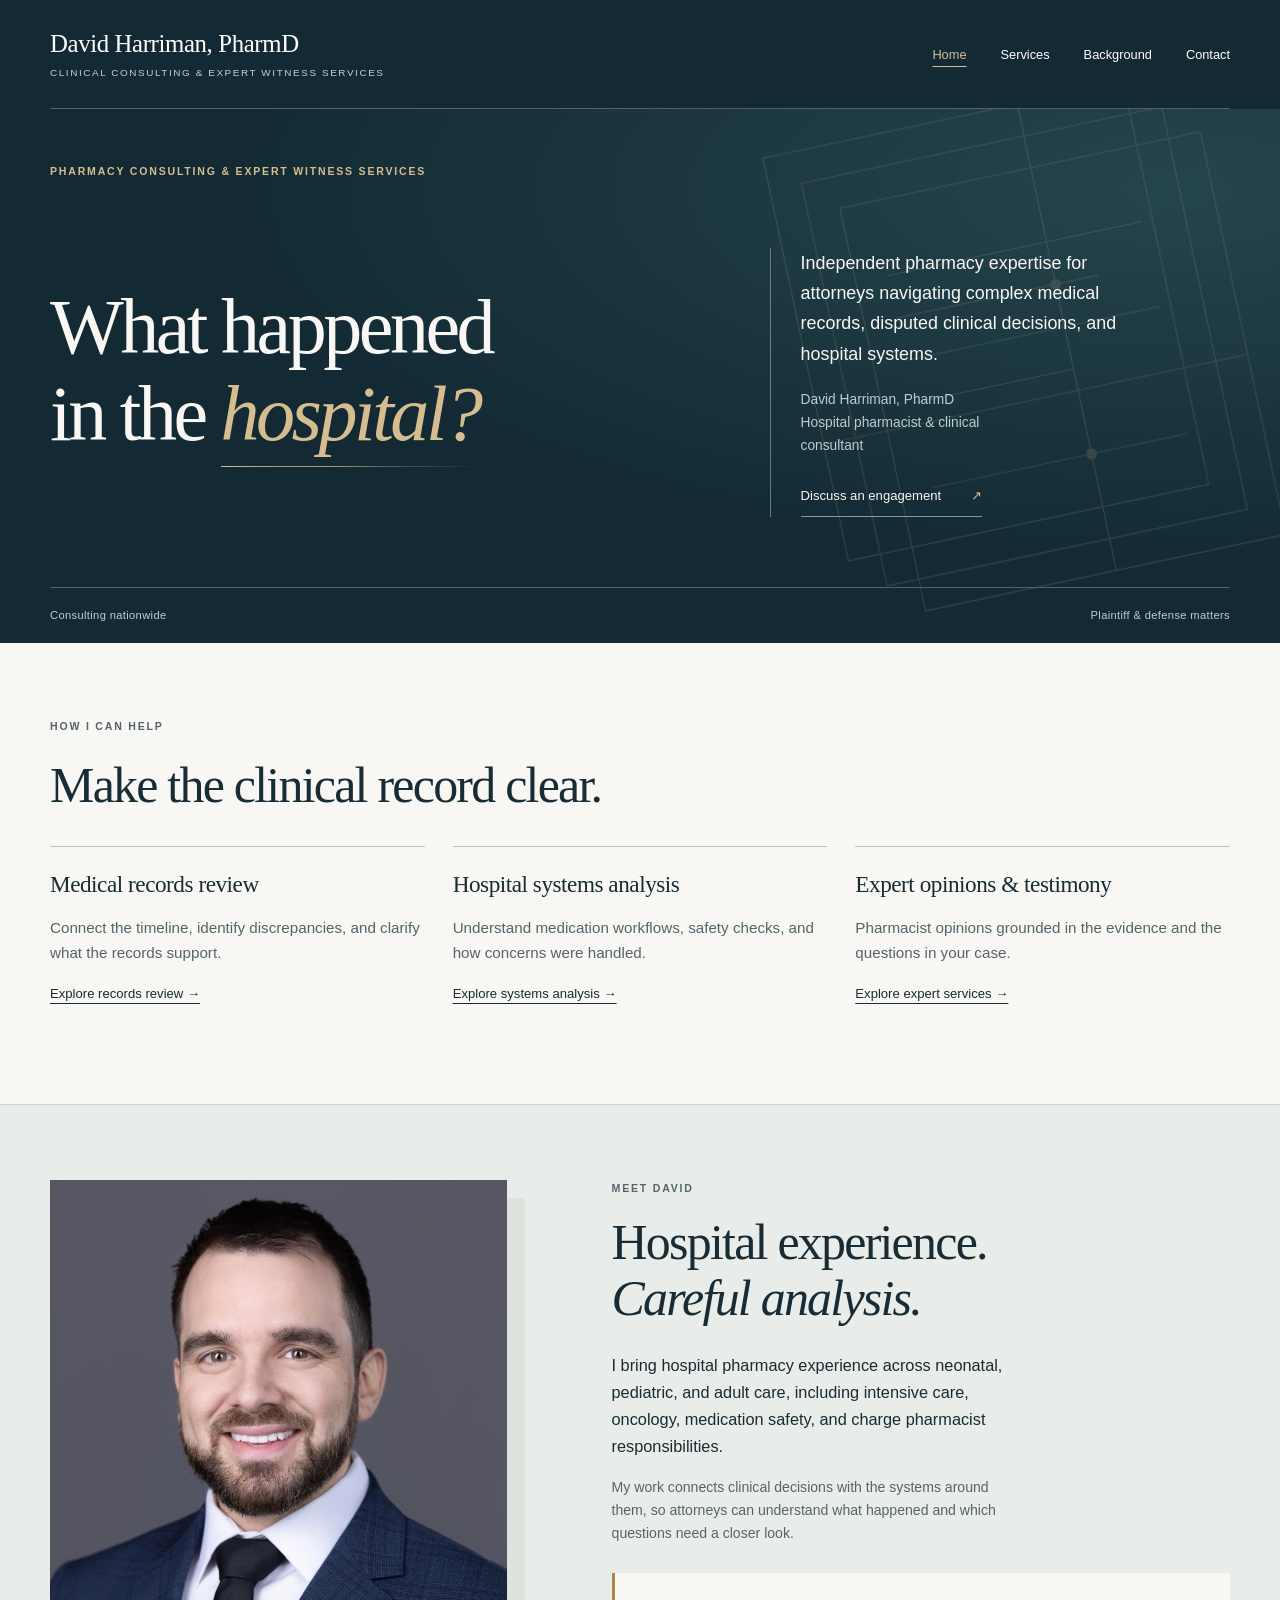
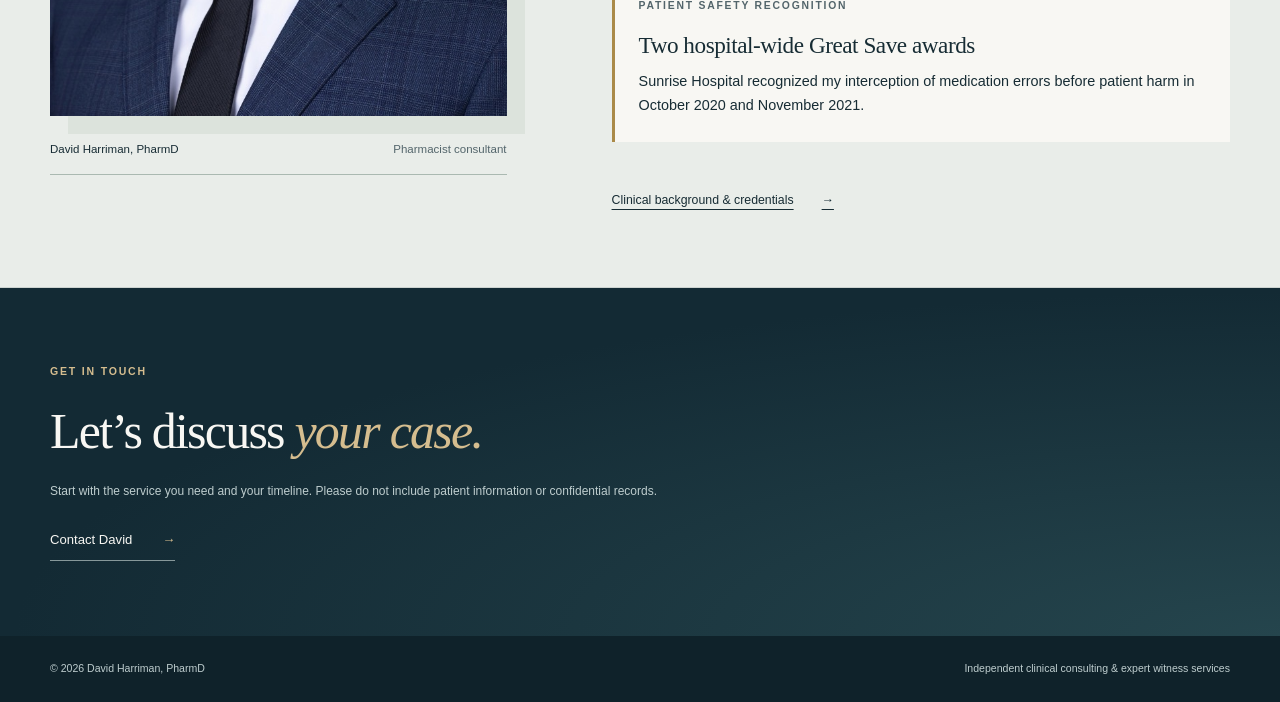
==== commit 92054fb6: "Simplify site navigation and surface patient safety recognition" ====
--- a/index.html
+++ b/index.html
@@ -45,15 +45,16 @@
 }
 .cv-actions{display:flex;flex-wrap:wrap;gap:0 32px}.cv-actions .cv-link{gap:14px}
 </style>
+<link rel="stylesheet" href="navigation.css?v=20261025">
 </head>
 <body>
 <a class="skip" href="#main">Skip to content</a>
-<header class="top"><div class="wrap"><a class="brand" href="#main" aria-label="David Harriman, PharmD home"><strong>David Harriman<span class="degree">, PharmD</span></strong><span>Clinical consulting &amp; expert witness services</span></a><nav aria-label="Main navigation"><a href="practice.html">Practice</a><a href="experience.html">Background</a><a class="nav-contact" href="contact.html">Contact <span aria-hidden="true">↗</span></a></nav></div></header>
+<header class="top"><div class="wrap"><a class="brand" href="#main" aria-label="David Harriman, PharmD home"><strong>David Harriman<span class="degree">, PharmD</span></strong><span>Clinical consulting &amp; expert witness services</span></a><nav aria-label="Main navigation"><a href="index.html" aria-current="page">Home</a><a href="practice.html">Services</a><a href="experience.html">Background</a><a href="contact.html">Contact</a></nav></div></header>
 <main id="main" tabindex="-1">
 <section class="hero" aria-labelledby="hero-title"><svg class="hero-art" viewBox="0 0 600 600" aria-hidden="true" focusable="false"><path d="M90 80H430V460H90Z M120 110H460V490H120Z M150 140H490V520H150Z M180 210H420 M180 250H370 M180 290H420 M180 330H330 M180 410H420 M330 80V520 M90 350H490"/><circle cx="330" cy="250" r="5"/><circle cx="330" cy="410" r="5"/></svg><div class="wrap"><p class="eyebrow">Pharmacy consulting &amp; expert witness services</p><div class="hero-grid"><h1 id="hero-title">What happened<br>in the <em>hospital?</em></h1><div class="hero-aside"><p class="lead">Independent pharmacy expertise for attorneys navigating complex medical records, disputed clinical decisions, and hospital systems.</p><p class="hero-note">David Harriman, PharmD<br>Hospital pharmacist &amp; clinical consultant</p><a class="hero-link" href="contact.html">Discuss an engagement <span aria-hidden="true">↗</span></a></div></div><div class="hero-foot"><span>Consulting nationwide</span><span>Plaintiff &amp; defense matters</span></div></div></section>
-<section class="section" id="matters" aria-labelledby="matters-title"><div class="wrap service-layout"><div><p class="eyebrow">The work</p><h2 id="matters-title">A clear account of the evidence.<br>A careful explanation of its limits.</h2></div><div><ol class="service-list"><li><span class="index" aria-hidden="true">01</span><div><svg class="service-art" viewBox="0 0 290 100" aria-hidden="true" focusable="false"><rect x="60" y="17" width="58" height="68"/><path d="M72 31H105 M72 43H105 M72 55H96 M118 49H160 M174 49H223"/><circle class="accent" cx="167" cy="49" r="7"/><rect class="wash" x="69" y="50" width="32" height="10"/><path d="M223 30V69 M217 30H229 M217 69H229"/></svg><h3>Medical records review</h3><p>Orders, administration records, laboratory results, and clinical notes are connected into a chronology. Findings identify the supporting record, unresolved discrepancies, and the information still needed.</p></div></li><li><span class="index" aria-hidden="true">02</span><div><svg class="service-art" viewBox="0 0 290 100" aria-hidden="true" focusable="false"><path d="M70 50H128 M142 50H200 M135 43V23H200 M135 57V78H200"/><circle cx="63" cy="50" r="7"/><circle class="accent" cx="135" cy="50" r="7"/><rect x="201" y="15" width="30" height="16"/><rect x="201" y="42" width="30" height="16"/><rect x="201" y="70" width="30" height="16"/></svg><h3>Hospital systems analysis</h3><p>Review examines how work moved through the hospital: who had which information, what checks were available, and how concerns were escalated. Harriman brings experience conducting root cause analyses and medication error reviews.</p></div></li><li><span class="index" aria-hidden="true">03</span><div><svg class="service-art" viewBox="0 0 290 100" aria-hidden="true" focusable="false"><path d="M58 28H106 M58 49H106 M58 70H106 M113 28L159 49 M113 70L159 49 M113 49H159 M173 49H231"/><circle class="accent" cx="166" cy="49" r="7"/><path class="accent" d="M211 30L231 49L211 68"/></svg><h3>Expert opinions &amp; testimony</h3><p>Plain-language explanations of pharmacy practice and medication issues, with opinions tied to the evidence. Written reports and testimony are separately scoped to the questions and Harriman’s expertise.</p></div></li></ol><p class="matter-line">Applications include medication injury and malpractice, sentinel events, and clinical questions in fraud, whistleblower, and patient safety retaliation matters. Legal conclusions remain with counsel.</p></div></div></section>
-<section class="section background" id="background" aria-labelledby="background-title"><div class="wrap principal-grid"><figure class="principal-photo"><div class="portrait-frame"><img class="portrait" src="headshot.jpg" alt="David Harriman, PharmD" width="800" height="800" loading="lazy"></div><figcaption>David Harriman, PharmD <span>Pharmacist consultant</span></figcaption></figure><div class="principal-copy"><p class="eyebrow">Clinical practice informs the analysis</p><h2 id="background-title">Inside the hospital.<br><em>Through the record.</em></h2><p class="bio-intro">David Harriman is a Doctor of Pharmacy with hospital practice spanning neonatal, pediatric, and adult care. His work includes intensive care rounding, complex medication management, and investigation of medication errors and hospital systems.</p><p class="bio-body">He completed a one-year postgraduate pharmacy residency at VA Southern Nevada and held Board Certified Pharmacotherapy Specialist (BCPS) certification from 2017 to 2024. From 2015 to 2026, his hospital practice spanned adult intensive care, oncology and chemotherapy verification, and neonatal and pediatric care. At Sunrise, an 834-bed hospital, he rounded in pediatric and cardiac intensive care and managed staffing, medication verification, and compounding workflows during charge pharmacist shifts.</p><p class="bio-body">Harriman is a coauthor of research on community pharmacy antibiotic and vaccination programs published in the <em>Journal of Antimicrobial Chemotherapy</em> (2014).</p><div class="perspectives"><div><h3>Clinical decisions</h3><p>Harriman has managed medication therapy across neonatal, pediatric, and adult hospital care, including intensive care, oncology, trauma, burns, and patients receiving dialysis or ECMO. His work included antibiotic and anticoagulant dosing, treatment monitoring, chemotherapy checks, and complex IV nutrition. That experience informs his review of what was ordered, what monitoring showed, and how the clinical team responded.</p></div><div><h3>Medication safety &amp; systems</h3><p>He has conducted root cause analyses and medication error reviews, written up systemic problems, and managed staffing and compounding workflows during charge pharmacist shifts. For a case review, that means examining the checks, information flow, and escalation processes surrounding an event alongside the individual medication decisions.</p></div><div><h3>Litigation experience</h3><p>As a self-represented party in a contested trust proceeding, Harriman successfully opposed a demurrer, conducted witness examinations across four bench trial days, and prepared motions, discovery, and trial exhibits. The trial remains ongoing.</p></div><div><h3>Systems experience</h3><p>He used Meditech for medication orders, VigiLanz to document clinical interventions, and DoseEdge to verify compounded IV preparations. He has worked within the workflows that produce these records.</p></div></div><details class="bio-detail"><summary>Clinical background &amp; recognition <span aria-hidden="true">+</span></summary><div class="bio-details"><p>Clinical work at Sunrise Hospital &amp; Medical Center included NICU and PICU coverage and pediatric and cardiac intensive care rounding. Adult experience included oncology, trauma, burns, and patients receiving CRRT or ECMO. Operational work included charge pharmacist duties, medication verification, and compounding workflow.</p><p>Sunrise recognized his interception of medication errors before patient harm with hospital-wide GREAT SAVE awards in October 2020 and November 2021.</p><p>Nevada pharmacist license 19353, active. <a href="https://online.nvbop.org/#/verifylicense">Verify license</a>.</p></div></details><div class="cv-actions"><a class="cv-link" href="contact.html">Request CV <span aria-hidden="true">↗</span></a><a class="cv-link" href="contact.html">Request fee schedule <span aria-hidden="true">↗</span></a></div></div></div></section>
-<section class="section contact" id="contact" aria-labelledby="contact-title"><div class="wrap contact-grid"><div><p class="eyebrow">Engagement inquiries</p><h2 id="contact-title">What does your case<br><em>need clarified?</em></h2><p class="contact-address"><a href="mailto:contact@harrimanpharmd.com?subject=Attorney%20consulting%20inquiry">contact@harrimanpharmd.com</a><br><a href="tel:+16264851259">(626) 485-1259</a></p><p class="small">Consulting nationwide<br>Travel by arrangement · CV and fees on request</p></div><div class="inquiry"><h3>Start with an introduction</h3><a class="hero-link" href="contact.html">Send an inquiry <span aria-hidden="true">↗</span></a><p>Provide your professional contact information, the service you need, and your timeline.</p><p><strong>For initial inquiries only. Do not include patient names, medical records, or confidential case information.</strong> Conflict screening and records transfer are arranged separately.</p><p class="small">An inquiry does not establish an engagement or reserve a deadline.</p></div></div></section>
+<section class="section" id="matters" aria-labelledby="matters-title"><div class="wrap"><p class="eyebrow">How I can help</p><h2 id="matters-title">Make the clinical record clear.</h2><div class="overview-cards"><a href="practice.html#records"><h3>Medical records review</h3><p>Connect the timeline, identify discrepancies, and clarify what the records support.</p><span>Explore records review →</span></a><a href="practice.html#systems"><h3>Hospital systems analysis</h3><p>Understand medication workflows, safety checks, and how concerns were handled.</p><span>Explore systems analysis →</span></a><a href="practice.html#opinions"><h3>Expert opinions &amp; testimony</h3><p>Pharmacist opinions grounded in the evidence and the questions in your case.</p><span>Explore expert services →</span></a></div></div></section>
+<section class="section background" id="background" aria-labelledby="background-title"><div class="wrap principal-grid"><figure class="principal-photo"><div class="portrait-frame"><img class="portrait" src="headshot.jpg" alt="David Harriman, PharmD" width="800" height="800" loading="lazy"></div><figcaption>David Harriman, PharmD <span>Pharmacist consultant</span></figcaption></figure><div class="principal-copy"><p class="eyebrow">Meet David</p><h2 id="background-title">Hospital experience.<br><em>Careful analysis.</em></h2><p class="bio-intro">I bring hospital pharmacy experience across neonatal, pediatric, and adult care, including intensive care, oncology, medication safety, and charge pharmacist responsibilities.</p><p class="bio-body">My work connects clinical decisions with the systems around them, so attorneys can understand what happened and which questions need a closer look.</p><aside class="recognition" aria-label="Patient safety recognition"><p class="eyebrow">Patient safety recognition</p><h3>Two hospital-wide Great Save awards</h3><p>Sunrise Hospital recognized my interception of medication errors before patient harm in October 2020 and November 2021.</p></aside><a class="cv-link" href="experience.html">Clinical background &amp; credentials <span aria-hidden="true">→</span></a></div></div></section>
+<section class="section contact" id="contact" aria-labelledby="contact-title"><div class="wrap"><p class="eyebrow">Get in touch</p><h2 id="contact-title">Let’s discuss <em>your case.</em></h2><p class="small">Start with the service you need and your timeline. Please do not include patient information or confidential records.</p><a class="hero-link" href="contact.html">Contact David <span aria-hidden="true">→</span></a></div></section>
 </main>
 <footer><div class="wrap footer-grid"><p>&copy; 2026 David Harriman, PharmD</p><p>Independent clinical consulting &amp; expert witness services</p></div></footer>
 <script>
--- a/navigation.css
+++ b/navigation.css
@@ -0,0 +1,9 @@
+/* Shared wayfinding and concise homepage overview. */
+nav a[aria-current="page"]{color:var(--gold,#d5bd8f);text-decoration:underline;text-underline-offset:7px}
+a:focus-visible,summary:focus-visible{outline:3px solid #9a731e;outline-offset:5px}
+.overview-cards{display:grid;grid-template-columns:repeat(3,minmax(0,1fr));gap:28px;margin-top:32px}
+.overview-cards>a{display:flex;flex-direction:column;gap:18px;border-top:1px solid #b8c5bd;padding:24px 0;text-decoration:none;color:inherit}
+.overview-cards h3{font-size:1.45rem}.overview-cards p{font-size:.95rem;color:#53656b}.overview-cards span{margin-top:auto;font-size:.82rem;text-decoration:underline;text-underline-offset:5px}
+.recognition{margin:28px 0;padding:24px;border-left:3px solid #aa8a48;background:#f8f7f3;color:#172c34}.recognition h3,.recognition h2{font-size:1.45rem;margin:8px 0 12px}.recognition p{font-size:.9rem;line-height:1.65}.recognition .eyebrow{font-size:.65rem}
+.service-list .service-title{font-size:1.5rem;line-height:1.2;scroll-margin-top:120px}
+@media(max-width:760px){.top>.wrap{flex-direction:column;align-items:flex-start;gap:16px}nav{width:100%;display:flex;justify-content:space-between;gap:12px}nav a{font-size:.8rem;padding:10px 0}.overview-cards{grid-template-columns:1fr;gap:8px}.recognition{padding:20px}.service-list .service-title{scroll-margin-top:170px}}
